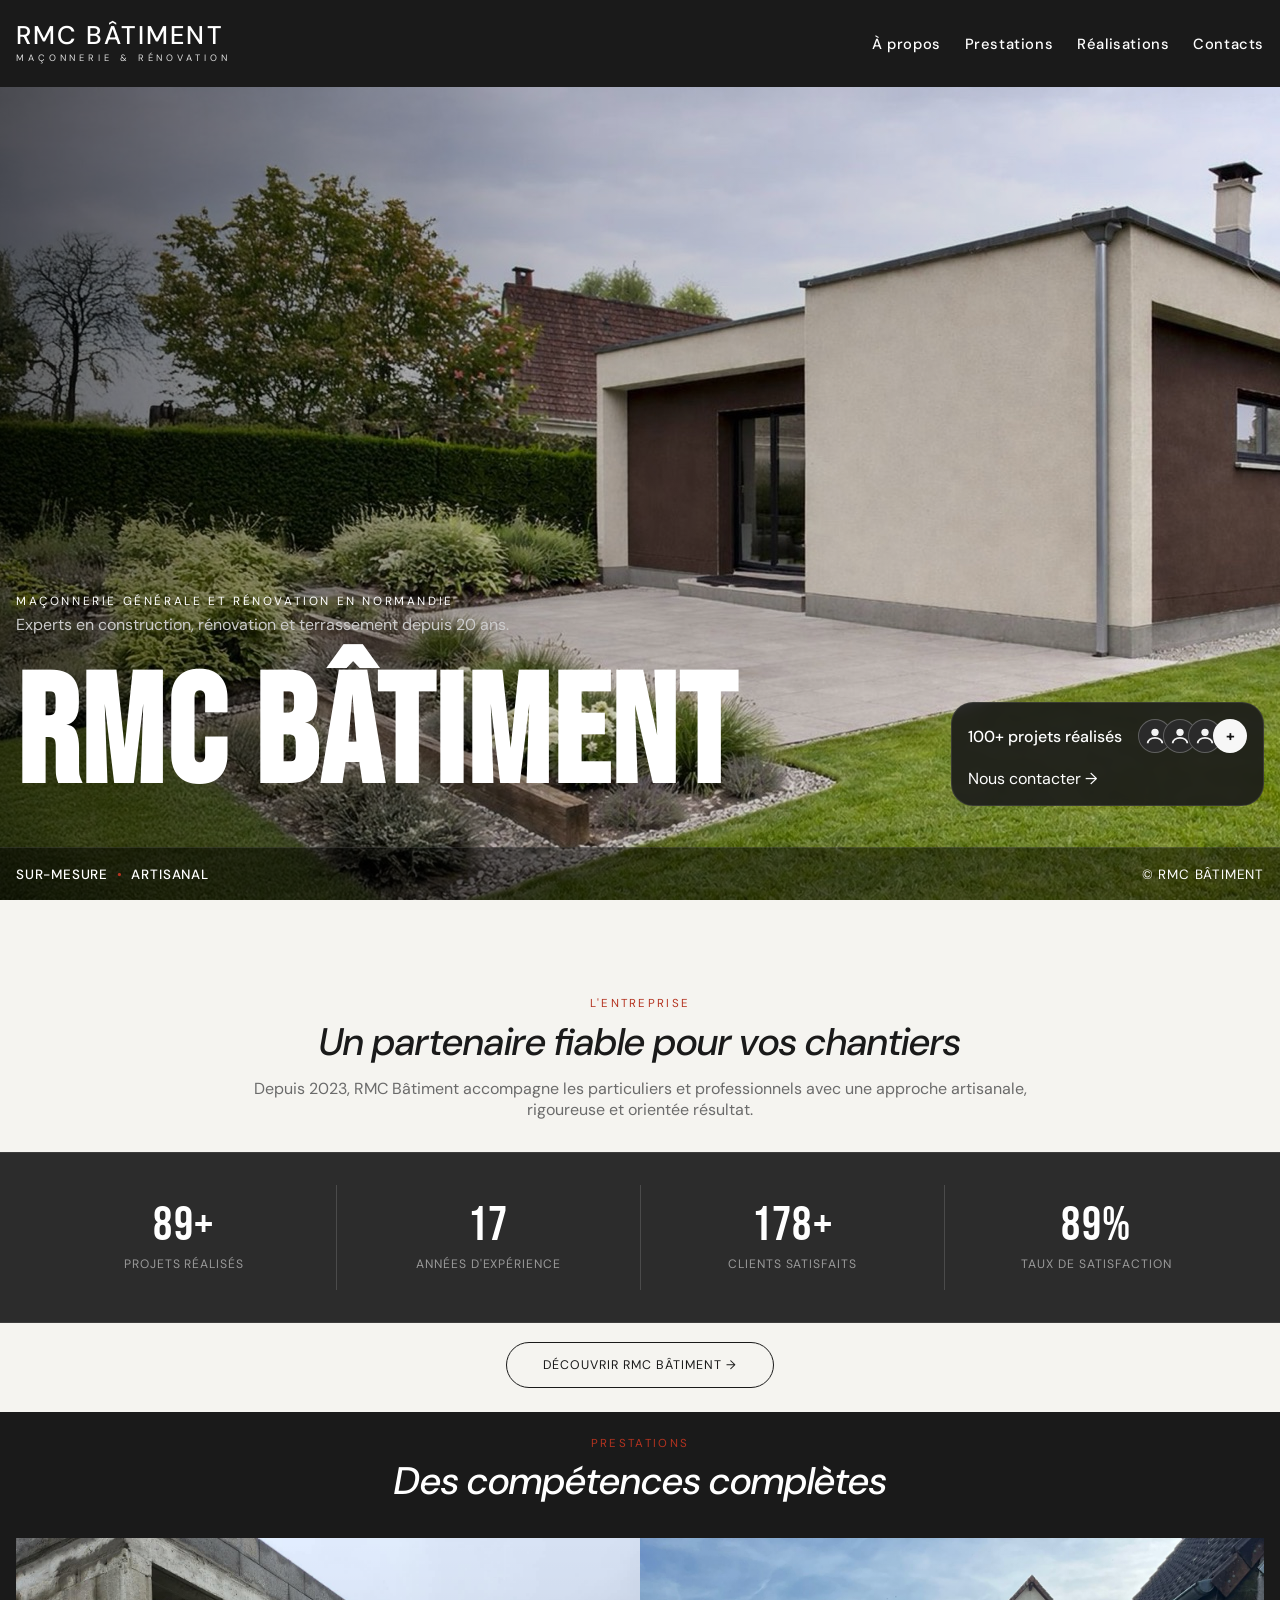
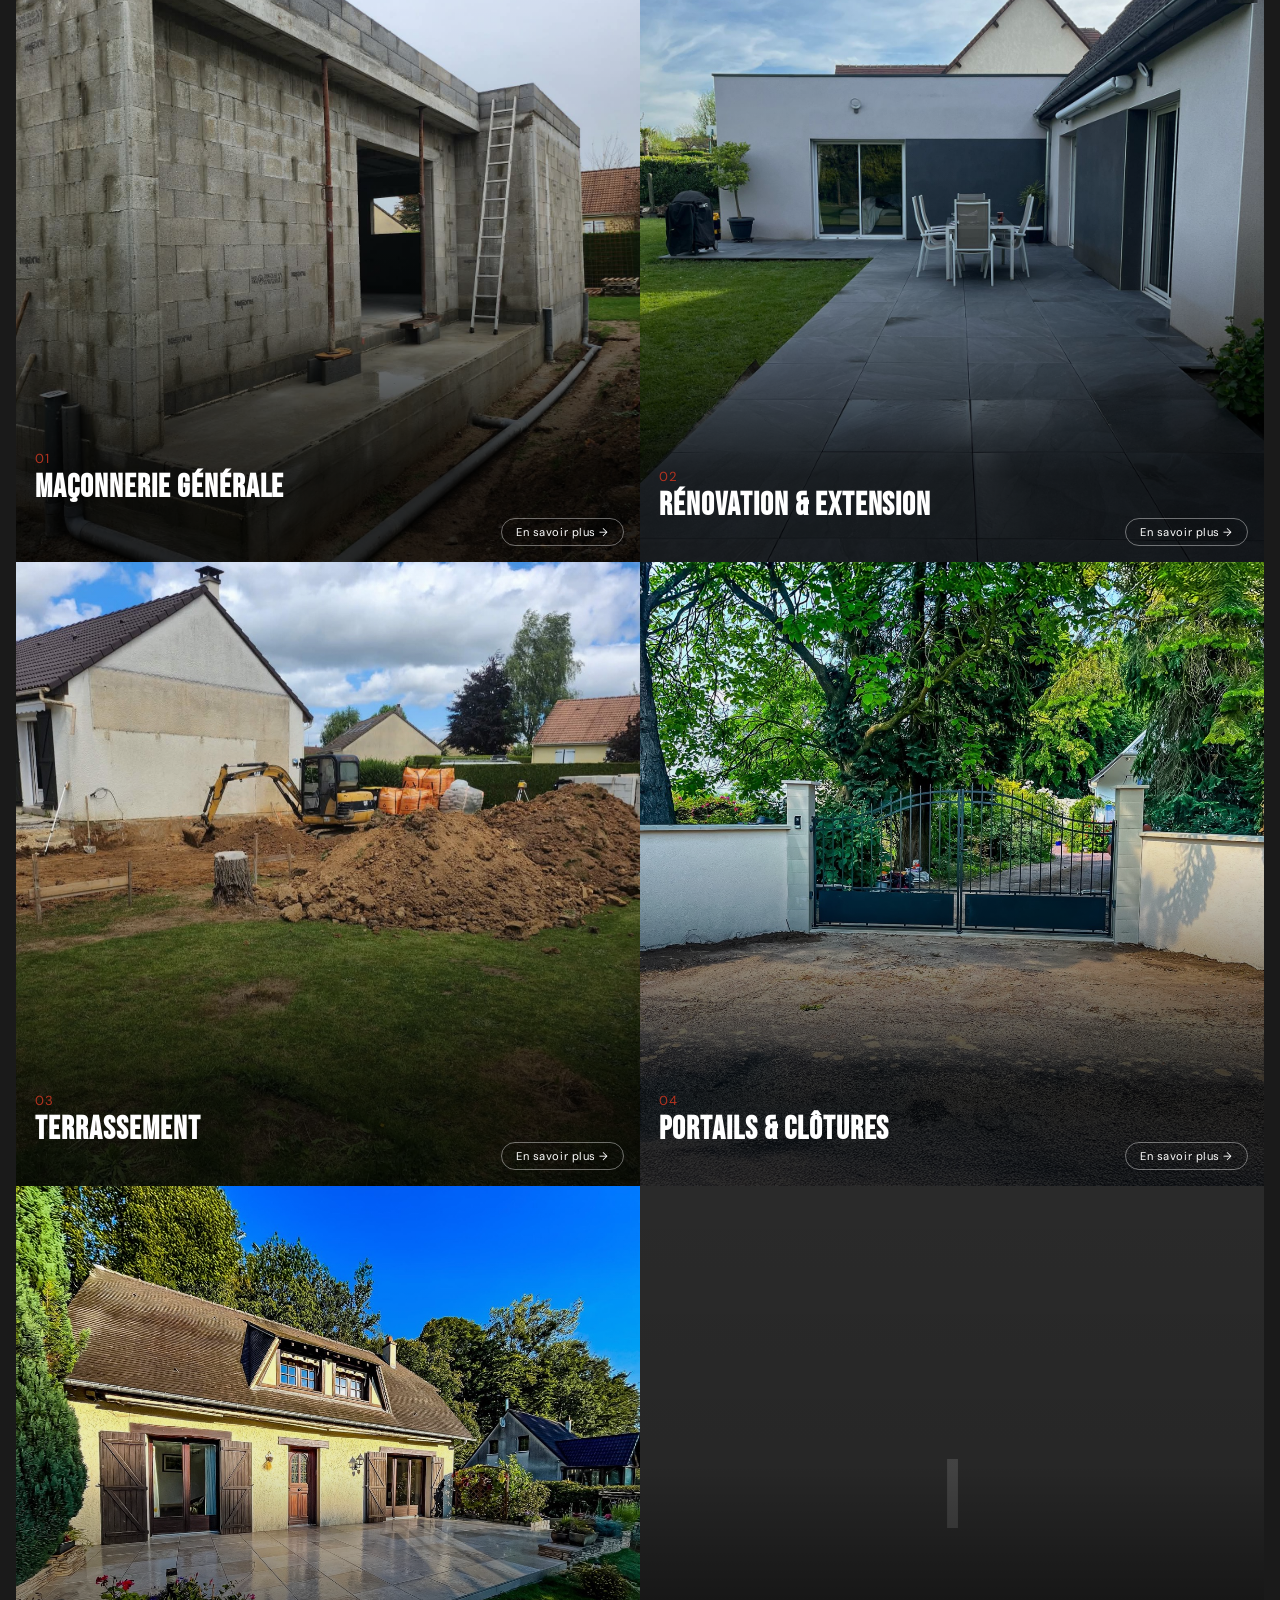
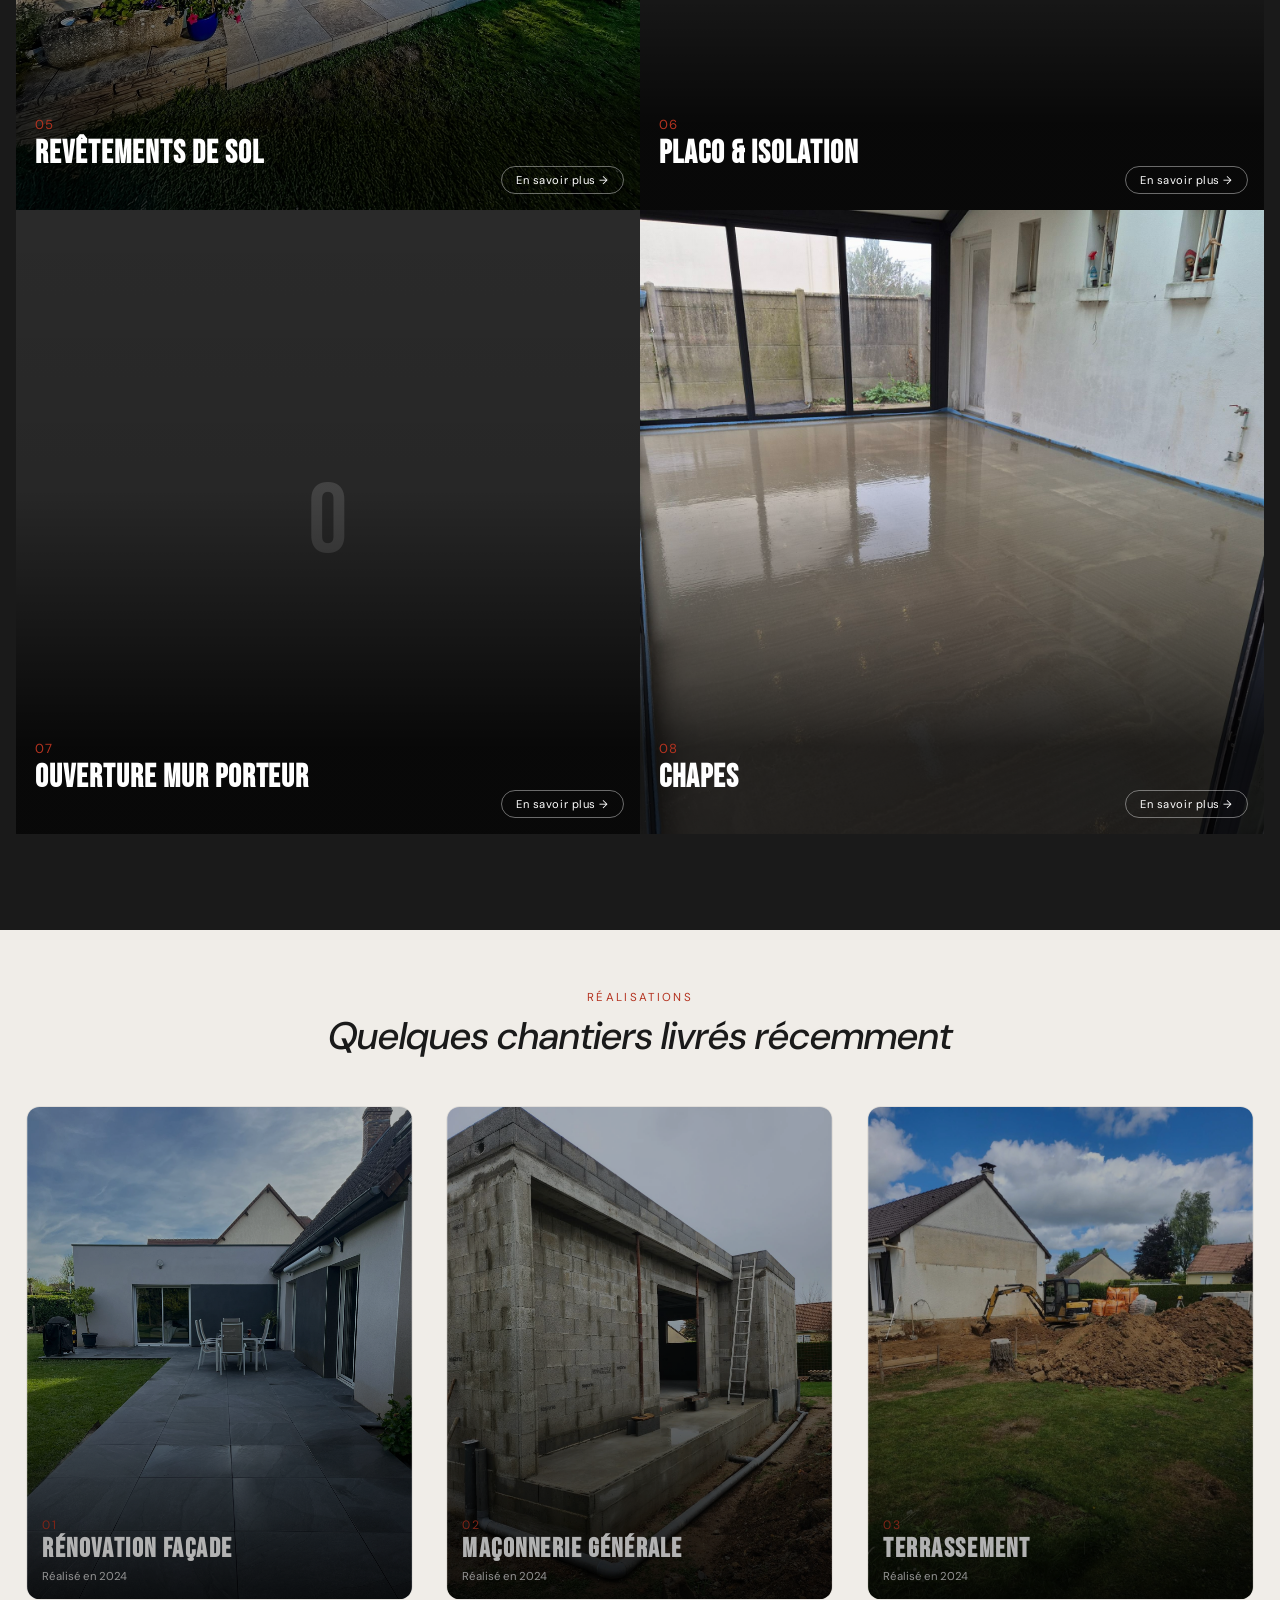
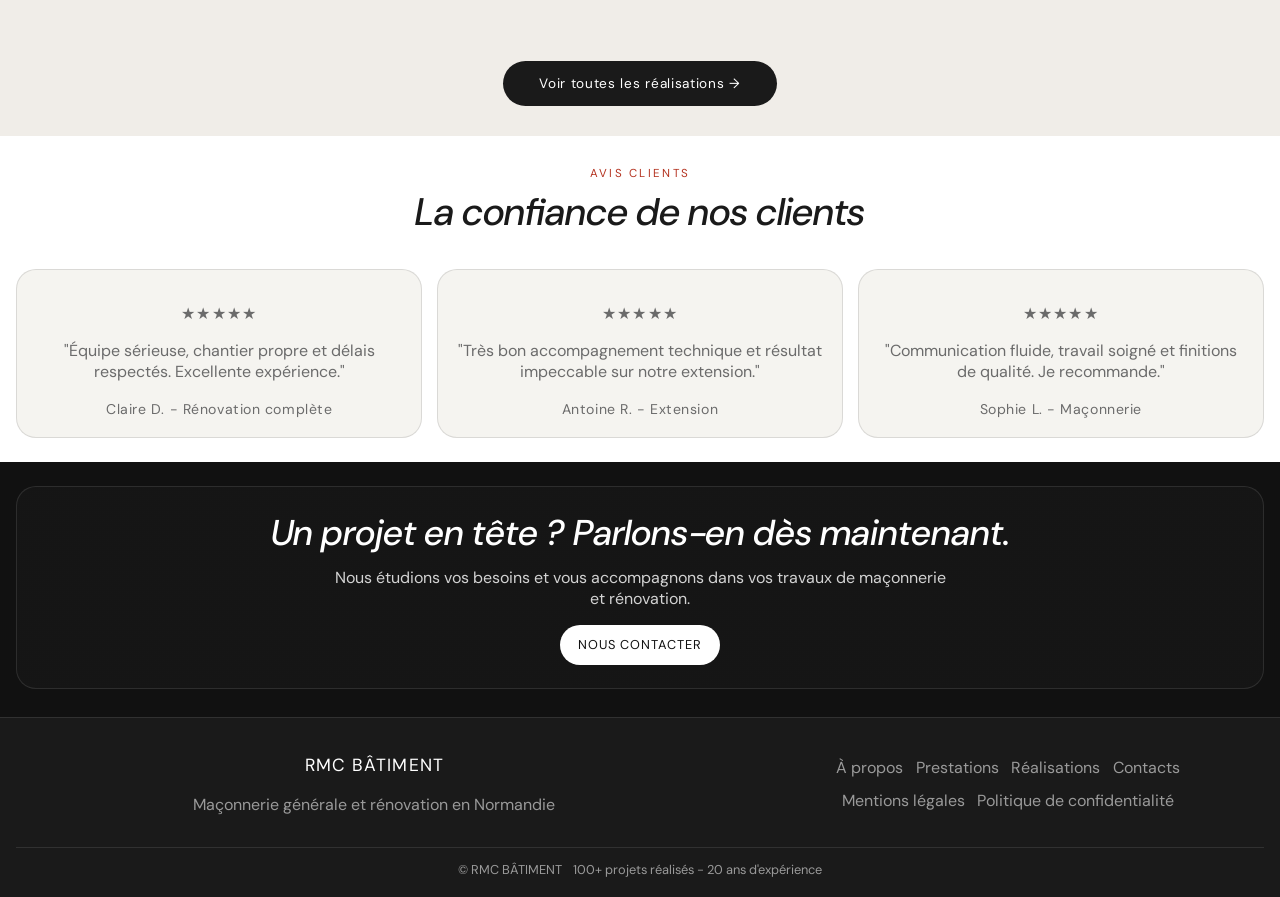
==== index.html @ 4458b5bd "Premier déploiement du site RMC Bâtiment Site vitrine complet : accueil, prestations, réalisations, " ====
<!doctype html>
<html lang="fr">
  <head>
    <meta charset="UTF-8" />
    <meta name="viewport" content="width=device-width, initial-scale=1.0" />
    <title>RMC Bâtiment – Maçonnerie & Rénovation en Normandie</title>
    <meta
      name="description"
      content="RMC Bâtiment, expert en maçonnerie, rénovation, terrassement et construction en Normandie. 20 ans d'expérience."
    />
    <link rel="icon" href="assets/images/favicon-rmc-batiment.ico" />
    <link rel="preconnect" href="https://fonts.googleapis.com" />
    <link rel="preconnect" href="https://fonts.gstatic.com" crossorigin />
    <link
      href="https://fonts.googleapis.com/css2?family=Bebas+Neue&family=DM+Sans:wght@400;500;700&family=Playfair+Display:ital@1&display=swap"
      rel="stylesheet"
    />
    <style>
      :root {
        --bg-dark: #111111;
        --bg-card: #1c1c1c;
        --text-white: #ffffff;
        --text-muted: #9a9a9a;
        --accent: #b43320;
        --border: rgba(255, 255, 255, 0.1);
        --bg-light: #f5f4f0;
        --anthracite: #1a1a1a;
        --concrete: #6b6b6b;
      }

      * {
        box-sizing: border-box;
      }

      html,
      body {
        margin: 0;
        padding: 0;
        background: var(--bg-dark);
        color: var(--text-white);
        font-family: "DM Sans", sans-serif;
        min-height: 100%;
      }

      body {
        cursor: auto;
      }

      a {
        color: inherit;
        text-decoration: none;
      }

      .container {
        width: min(100% - 2rem, 1320px);
        margin-inline: auto;
      }

      .site-header {
        position: fixed;
        inset: 0 0 auto 0;
        z-index: 50;
        background: #1a1a1a;
        border-bottom: 1px solid transparent;
        transition: background 0.35s ease, border-color 0.35s ease, box-shadow 0.35s ease;
      }

      .site-header.scrolled {
        background: #1a1a1a;
        border-color: var(--border);
        box-shadow: 0 10px 30px rgba(0, 0, 0, 0.35);
      }

      .header-inner {
        min-height: 86px;
        display: flex;
        align-items: center;
        justify-content: space-between;
        gap: 1rem;
      }

      .logo-mark {
        display: inline-flex;
        flex-direction: column;
        line-height: 1;
      }

      .logo-mark .logo-text {
        display: inline-flex;
        flex-direction: column;
        line-height: 1;
      }

      .logo-mark .brand {
        font-size: clamp(1.25rem, 2vw, 1.6rem);
        letter-spacing: 0.08em;
        font-weight: 500;
      }

      .logo-mark .tagline {
        margin-top: 0.35rem;
        font-size: 0.58rem;
        letter-spacing: 0.42em;
        text-transform: uppercase;
        opacity: 0.86;
      }

      .main-nav ul {
        display: flex;
        align-items: center;
        gap: 1.5rem;
        margin: 0;
        padding: 0;
        list-style: none;
      }

      .main-nav a {
        position: relative;
        font-size: 0.92rem;
        letter-spacing: 0.04em;
        font-weight: 500;
      }

      .main-nav a::after {
        content: "";
        position: absolute;
        left: 0;
        right: 0;
        bottom: -0.35rem;
        height: 1px;
        background: var(--text-white);
        clip-path: inset(0 100% 0 0);
        transition: clip-path 0.35s ease;
      }

      .main-nav a:hover::after,
      .main-nav a:focus-visible::after {
        clip-path: inset(0 0 0 0);
      }

      .main-nav a:hover {
        color: var(--accent);
      }

      .hero {
        position: relative;
        min-height: 100vh;
        overflow: hidden;
      }

      .hero-sentinel {
        position: absolute;
        top: 0;
        left: 0;
        width: 1px;
        height: 120px;
        pointer-events: none;
      }

      .hero-bg {
        position: absolute;
        inset: 0;
        width: 100%;
        height: 100%;
        object-fit: cover;
        z-index: 0;
      }

      .hero-overlay {
        position: absolute;
        inset: 0;
        background: linear-gradient(90deg, rgba(0, 0, 0, 0.6) 0%, rgba(0, 0, 0, 0.22) 45%, rgba(0, 0, 0, 0.05) 100%);
        z-index: 1;
      }

      .hero-content {
        position: relative;
        z-index: 2;
        min-height: 100vh;
        display: flex;
        flex-direction: column;
        justify-content: flex-end;
        padding: 8.5rem 0 5.9rem;
      }

      .hero-grid {
        display: grid;
        grid-template-columns: 1fr;
        gap: 1.25rem;
        align-items: end;
      }

      .hero-copy {
        transform: none;
      }

      .hero-kicker {
        margin: 0 0 0.55rem;
        text-transform: uppercase;
        letter-spacing: 0.22em;
        font-size: 0.74rem;
      }

      .hero-subtitle {
        margin: -0.2rem 0 2.2rem;
        color: #cbcbcb;
        font-size: 1rem;
        max-width: 56ch;
      }

      .hero-title {
        margin: 0;
        font-family: "Bebas Neue", sans-serif;
        font-size: clamp(5rem, 12vw, 11rem);
        line-height: 0.88;
        letter-spacing: 0.015em;
        transform: translateY(60px);
        opacity: 0;
        transition: transform 0.9s ease-out 0.2s, opacity 0.9s ease-out 0.2s;
        overflow: visible;
      }

      .hero-title span {
        display: inline;
      }

      .cta-card {
        justify-self: end;
        width: min(100%, 360px);
        background: rgba(26, 26, 26, 0.9);
        border: 1px solid var(--border);
        border-radius: 22px;
        padding: 1rem;
        backdrop-filter: blur(4px);
        opacity: 0;
        transform: translateX(28px);
        transition: transform 0.7s ease 0.5s, opacity 0.7s ease 0.5s;
      }

      .stat-line {
        display: flex;
        align-items: center;
        justify-content: space-between;
        gap: 1rem;
        margin-bottom: 0.9rem;
      }

      .stat-line strong {
        font-weight: 500;
      }

      .avatars {
        display: flex;
        align-items: center;
      }

      .avatar {
        width: 34px;
        height: 34px;
        border-radius: 999px;
        border: 1px solid rgba(255, 255, 255, 0.25);
        overflow: hidden;
        display: inline-flex;
        align-items: center;
        justify-content: center;
        background: #2a2a2a;
        margin-left: -9px;
      }

      .avatar:first-child {
        margin-left: 0;
      }

      .avatar svg {
        width: 22px;
        height: 22px;
      }

      .avatar.plus {
        background: #f7f7f7;
        color: #141414;
        font-weight: 700;
        font-size: 0.95rem;
      }

      .card-form {
        margin: 0;
      }

      .card-form button {
        width: 100%;
        border: 0;
        background: #fff;
        color: #111;
        border-radius: 50px;
        padding: 0.86rem 1rem;
        font-size: 0.84rem;
        letter-spacing: 0.08em;
        text-transform: uppercase;
        font-weight: 700;
        cursor: pointer;
        transition: transform 0.2s ease, background 0.2s ease;
      }

      .card-form button:hover,
      .card-form button:focus-visible {
        background: #f2ece7;
        transform: translateY(-1px);
      }

      .bottom-strip {
        position: absolute;
        left: 0;
        right: 0;
        bottom: 0;
        z-index: 4;
        background: rgba(0, 0, 0, 0.48);
        border-top: 1px solid var(--border);
      }

      .bottom-strip-inner {
        min-height: 52px;
        display: flex;
        align-items: center;
        justify-content: space-between;
        gap: 1rem;
        font-size: 0.84rem;
        letter-spacing: 0.06em;
      }

      .bottom-strip strong {
        font-weight: 500;
      }

      .dot {
        margin: 0 0.55rem;
        color: var(--accent);
      }

      .cursor-dot {
        display: none;
      }

      .section {
        padding: 6rem 0;
      }

      .section .container {
        text-align: center;
      }

      .section-header {
        margin-bottom: 2rem;
      }

      .section-tag {
        margin: 0 0 0.35rem;
        font-size: 0.72rem;
        letter-spacing: 0.2em;
        text-transform: uppercase;
        color: #c8c8c8;
      }

      .section-title {
        margin: 0 0 0.7rem;
        font-family: "DM Sans", sans-serif;
        font-style: italic;
        font-size: clamp(1.9rem, 3vw, 2.8rem);
        font-weight: 500;
      }

      .section-intro {
        margin: 0;
        max-width: 66ch;
        margin-inline: auto;
        color: var(--text-muted);
      }

      .about-grid {
        display: grid;
        grid-template-columns: 1fr;
        gap: 1.2rem;
      }

      .about-section {
        background: #f5f4f0;
        color: #1a1a1a;
      }

      .about-section .section-header {
        text-align: center;
      }

      .about-section .section-tag {
        color: #b43320;
      }

      .about-section .section-title {
        color: #1a1a1a;
      }

      .about-section .section-intro {
        color: #6b6b6b;
        max-width: 72ch;
        margin-inline: auto;
      }

      .about-band {
        width: 100vw;
        margin-left: calc(50% - 50vw);
        margin-right: calc(50% - 50vw);
        background: #2c2c2c;
        border-top: 1px solid rgba(255, 255, 255, 0.08);
        border-bottom: 1px solid rgba(255, 255, 255, 0.08);
        padding: 2rem 1rem;
      }

      .about-points {
        width: min(100% - 2rem, 1320px);
        margin-inline: auto;
        display: grid;
        grid-template-columns: repeat(2, minmax(0, 1fr));
        gap: 0;
      }

      .about-point {
        color: #ffffff;
        text-align: center;
        padding: 1.1rem 0.9rem;
      }

      .about-point:nth-child(2n) {
        border-left: 1px solid rgba(255, 255, 255, 0.15);
      }

      .about-point:nth-child(n + 3) {
        border-top: 1px solid rgba(255, 255, 255, 0.15);
      }

      .about-point-value {
        display: block;
        font-family: "Bebas Neue", sans-serif;
        font-size: clamp(2rem, 4vw, 3rem);
        line-height: 1;
        color: #ffffff;
        letter-spacing: 0.03em;
      }

      .about-point-label {
        display: block;
        margin-top: 0.35rem;
        font-size: 0.76rem;
        color: #9a9a9a;
        letter-spacing: 0.08em;
        text-transform: uppercase;
      }

      .about-cta-wrap {
        text-align: center;
        margin-top: 1.2rem;
      }

      .about-section {
        padding-bottom: 1.5rem;
      }

      .about-btn {
        display: inline-flex;
        align-items: center;
        justify-content: center;
        border: 1px solid #1a1a1a;
        background: transparent;
        color: #1a1a1a;
        border-radius: 50px;
        padding: 14px 36px;
        text-transform: uppercase;
        letter-spacing: 0.08em;
        font-size: 0.78rem;
        transition: all 0.3s ease;
      }

      .about-btn:hover,
      .about-btn:focus-visible {
        background: #1a1a1a;
        border-color: #1a1a1a;
        color: #ffffff;
      }

      .about-card,
      .feature-card,
      .testimonial-card,
      .cta-block {
        background: linear-gradient(180deg, rgba(255, 255, 255, 0.04), rgba(255, 255, 255, 0.02));
        border: 1px solid var(--border);
        border-radius: 20px;
      }

      .about-card {
        padding: 1.4rem;
      }

      .about-card p {
        margin: 0;
        color: #d2d2d2;
      }

      .about-card strong {
        color: var(--text-white);
      }

      .pill-list {
        margin-top: 1rem;
        display: flex;
        flex-wrap: wrap;
        gap: 0.45rem;
        justify-content: center;
      }

      .pill {
        border: 1px solid var(--border);
        border-radius: 999px;
        padding: 0.35rem 0.7rem;
        font-size: 0.8rem;
        color: #d6d6d6;
      }

      .btn-outline {
        display: inline-flex;
        margin-top: 1.1rem;
        border: 1px solid #6d6d6d;
        border-radius: 999px;
        padding: 0.62rem 1rem;
        font-size: 0.82rem;
        text-transform: uppercase;
        letter-spacing: 0.09em;
        transition: all 0.2s ease;
      }

      .btn-outline:hover,
      .btn-outline:focus-visible {
        color: var(--accent);
        border-color: var(--accent);
      }

      .about-figure {
        border-radius: 20px;
        overflow: hidden;
        border: 1px solid var(--border);
        min-height: 310px;
      }

      .about-figure img {
        width: 100%;
        height: 100%;
        object-fit: cover;
      }

      .features-grid {
        display: grid;
        grid-template-columns: 1fr;
        gap: 1rem;
      }

      .feature-card {
        padding: 1.2rem;
        transition: transform 0.25s ease, border-color 0.25s ease;
        background: linear-gradient(180deg, rgba(200, 105, 42, 0.12), rgba(255, 255, 255, 0.02));
        text-align: center;
      }

      .feature-card:hover {
        transform: translateY(-3px);
        border-color: rgba(200, 105, 42, 0.55);
      }

      .feature-index {
        display: inline-flex;
        margin-bottom: 0.8rem;
        color: var(--accent);
        font-family: "Bebas Neue", sans-serif;
        letter-spacing: 0.08em;
        font-size: 1.35rem;
      }

      .feature-card h3 {
        margin: 0 0 0.45rem;
        font-size: 1.1rem;
        font-weight: 500;
      }

      .feature-card p {
        margin: 0;
        color: var(--text-muted);
      }

      .works-grid {
        display: flex;
        gap: 0.8rem;
        align-items: stretch;
      }

      .work-item {
        position: relative;
        border-radius: 14px;
        text-decoration: none;
        color: inherit;
        display: block;
        overflow: hidden;
        border: 1px solid rgba(0, 0, 0, 0.08);
        height: 520px;
        flex: 1;
        transform: scale(0.95);
        filter: brightness(0.7);
        transition: all 0.45s cubic-bezier(0.4, 0, 0.2, 1);
      }

      .work-item img {
        width: 100%;
        height: 100%;
        object-fit: cover;
      }

      .work-item::after {
        content: "";
        position: absolute;
        inset: 0;
        background: linear-gradient(transparent 40%, rgba(0, 0, 0, 0.85) 100%);
      }

      .work-meta {
        position: absolute;
        left: 1rem;
        bottom: 1rem;
        z-index: 1;
        text-align: left;
      }

      .work-num {
        display: block;
        color: #b43320;
        font-size: 0.8rem;
        letter-spacing: 0.08em;
        margin-bottom: 0.2rem;
      }

      .work-title {
        margin: 0;
        color: #ffffff;
        font-family: "Bebas Neue", sans-serif;
        font-size: 1.8rem;
        letter-spacing: 0.04em;
        line-height: 1;
      }

      .work-tag {
        display: block;
        margin-top: 0.35rem;
        color: #d3d3d3;
        font-size: 0.75rem;
      }

      .works-grid:hover .work-item {
        flex: 0.7;
        transform: scale(0.95);
        filter: brightness(0.5);
      }

      .works-grid:has(.work-item:hover) .work-item:hover {
        flex: 1.6;
        transform: scale(1);
        filter: brightness(1);
        z-index: 10;
      }

      .works-btn {
        display: inline-flex;
        align-items: center;
        justify-content: center;
        margin-top: 48px;
        background: #1a1a1a;
        color: #ffffff;
        border-radius: 50px;
        padding: 14px 36px;
        font-family: "DM Sans", sans-serif;
        font-size: 0.85rem;
        letter-spacing: 0.05em;
        transition: background 0.3s ease, color 0.3s ease;
      }

      .works-btn:hover,
      .works-btn:focus-visible {
        background: #b43320;
        color: #ffffff;
      }

      .reviews-grid {
        display: grid;
        grid-template-columns: 1fr;
        gap: 0.9rem;
      }

      .testimonial-card {
        padding: 1.1rem;
        text-align: center;
      }

      .stars {
        color: #b43320;
        letter-spacing: 0.08em;
      }

      .testimonial-card p {
        color: #d1d1d1;
      }

      .testimonial-author {
        color: #f0f0f0;
        font-size: 0.88rem;
        letter-spacing: 0.04em;
      }

      .cta-final {
        padding-top: 24px;
        padding-bottom: 28px;
      }

      .cta-block {
        padding: 1.4rem;
        background:
          linear-gradient(rgba(26, 26, 26, 0.55), rgba(26, 26, 26, 0.55)),
          url("assets/images/chantier-construction-rmc-batiment.jpg") center / cover no-repeat;
      }

      .cta-block h2 {
        margin: 0 0 0.65rem;
        font-family: "DM Sans", sans-serif;
        font-style: italic;
        font-weight: 500;
        font-size: clamp(1.7rem, 2.8vw, 2.4rem);
      }

      .cta-block p {
        margin: 0 0 1rem;
        color: #d3d3d3;
        max-width: 56ch;
        margin-inline: auto;
      }

      .cta-actions {
        display: flex;
        flex-wrap: wrap;
        gap: 0.6rem;
        justify-content: center;
      }

      .btn-solid,
      .btn-ghost {
        border-radius: 999px;
        padding: 0.68rem 1.05rem;
        text-transform: uppercase;
        letter-spacing: 0.08em;
        font-size: 0.8rem;
        border: 1px solid transparent;
        transition: all 0.2s ease;
      }

      .btn-solid {
        background: #fff;
        color: #111;
      }

      .btn-solid:hover,
      .btn-solid:focus-visible {
        background: #f2ece7;
      }

      .btn-ghost {
        border-color: #8f8f8f;
      }

      .btn-ghost:hover,
      .btn-ghost:focus-visible {
        border-color: var(--accent);
        color: var(--accent);
      }

      .site-footer {
        border-top: 1px solid var(--border);
        background: #1a1a1a;
        padding: 1.2rem 0 1.2rem;
      }

      section[aria-labelledby="services-title"] {
        background: #1a1a1a;
        padding-top: 1.5rem;
      }

      section[aria-labelledby="works-title"] {
        background: #f0ede8;
        padding-top: 60px;
        padding-bottom: 30px;
      }

      section[aria-labelledby="reviews-title"] {
        background: #ffffff;
        padding-top: 30px;
        padding-bottom: 24px;
      }

      section[aria-labelledby="services-title"] .section-tag,
      section[aria-labelledby="works-title"] .section-tag,
      section[aria-labelledby="reviews-title"] .section-tag {
        color: #b43320;
      }

      section[aria-labelledby="services-title"] .section-title,
      section[aria-labelledby="works-title"] .section-title,
      section[aria-labelledby="reviews-title"] .section-title {
        color: #1a1a1a;
      }

      section[aria-labelledby="services-title"] .section-title {
        color: #ffffff;
      }

      section[aria-labelledby="services-title"] .section-intro {
        color: #9a9a9a;
      }

      section[aria-labelledby="reviews-title"] .testimonial-card {
        border: 1px solid rgba(26, 26, 26, 0.12);
        background: #f5f4f0;
      }

      section[aria-labelledby="reviews-title"] .testimonial-card p,
      section[aria-labelledby="reviews-title"] .testimonial-author {
        color: #6b6b6b;
      }

      .footer-grid {
        display: grid;
        grid-template-columns: 1fr;
        gap: 1.2rem;
        text-align: center;
      }

      .footer-brand {
        font-size: 1.1rem;
        letter-spacing: 0.06em;
      }

      .footer-note,
      .footer-links a,
      .footer-meta {
        color: #9a9a9a;
      }

      .footer-links {
        display: grid;
        gap: 0.8rem;
        justify-content: center;
      }

      .footer-links-row {
        display: flex;
        flex-wrap: wrap;
        gap: 0.8rem;
        justify-content: center;
      }

      .footer-links a:hover {
        color: #ffffff;
      }

      .footer-meta {
        border-top: 1px solid var(--border);
        margin-top: 1rem;
        padding-top: 0.8rem;
        font-size: 0.8rem;
        display: flex;
        justify-content: space-between;
        gap: 0.7rem;
        text-align: center;
      }

      .reveal {
        opacity: 0;
        transform: translateY(26px);
        transition: opacity 0.7s ease, transform 0.7s ease;
      }

      .reveal.in {
        opacity: 1;
        transform: translateY(0);
      }

      body.loaded .hero-title {
        transform: translateY(0);
        opacity: 1;
      }

      body.loaded .cta-card {
        transform: translateX(0);
        opacity: 1;
      }

      @media (max-width: 900px) {
        .header-inner {
          min-height: 80px;
          flex-direction: column;
          justify-content: center;
          align-items: flex-start;
          padding: 0.55rem 0;
        }

        .main-nav ul {
          gap: 0.95rem;
          flex-wrap: wrap;
        }

        .hero-content {
          padding-top: 9rem;
          padding-bottom: 4.5rem;
        }

        .hero-title {
          font-size: clamp(3.5rem, 10vw, 6rem);
        }

        .hero-grid {
          gap: 1rem;
        }

        .hero-copy {
          transform: none;
        }

        .cta-card {
          justify-self: start;
          width: 100%;
          max-width: 430px;
        }

        .bottom-strip-inner {
          flex-direction: column;
          justify-content: center;
          align-items: flex-start;
          padding: 0.5rem 0;
          font-size: 0.74rem;
          gap: 0.3rem;
        }

        .footer-meta {
          flex-direction: column;
          justify-content: center;
          align-items: center;
        }

        .section {
          padding: 4.5rem 0;
        }

        .works-grid {
          display: grid;
          grid-template-columns: repeat(3, minmax(0, 1fr));
          gap: 0.8rem;
        }

        .work-item,
        .works-grid:hover .work-item,
        .works-grid:has(.work-item:hover) .work-item:hover {
          height: 380px;
          flex: initial;
          transform: none;
          filter: none;
        }
      }

      @media (min-width: 901px) {
        .hero-grid {
          grid-template-columns: minmax(0, 1fr) auto;
          align-items: end;
        }

        .about-grid {
          grid-template-columns: 1.05fr 0.95fr;
          align-items: stretch;
        }

        .about-points {
          grid-template-columns: repeat(4, minmax(0, 1fr));
        }

        .about-point:nth-child(n) {
          border-top: 0;
        }

        .about-point:nth-child(n + 2) {
          border-left: 1px solid rgba(255, 255, 255, 0.15);
        }

        .features-grid {
          grid-template-columns: repeat(3, minmax(0, 1fr));
        }

        .reviews-grid {
          grid-template-columns: repeat(3, minmax(0, 1fr));
        }

        .footer-grid {
          grid-template-columns: 1.4fr 1fr;
          align-items: center;
          justify-content: space-between;
        }

        .footer-meta {
          justify-content: center;
        }
      }

      @media (pointer: coarse) {
        body {
          cursor: auto;
        }

        .cursor-dot {
          display: none;
        }
      }

      @media (max-width: 767px) {
        .works-grid {
          grid-template-columns: 1fr;
        }

        .work-item,
        .works-grid:hover .work-item,
        .works-grid:has(.work-item:hover) .work-item:hover {
          height: 280px;
          flex: initial;
          transform: none;
          filter: none;
        }
      }
    </style>
  </head>
  <body>
    <div class="cursor-dot" aria-hidden="true"></div>

    <header class="site-header">
      <div class="container header-inner">
        <a href="index.html" class="logo-mark" aria-label="Accueil RMC Bâtiment">
          <span class="logo-text">
            <span class="brand">RMC BÂTIMENT</span>
            <span class="tagline">MAÇONNERIE & RÉNOVATION</span>
          </span>
        </a>
        <nav class="main-nav" aria-label="Navigation principale">
          <ul>
            <li><a href="a-propos.html">À propos</a></li>
            <li><a href="prestations.html">Prestations</a></li>
            <li><a href="realisations.html">Réalisations</a></li>
            <li><a href="contacts.html">Contacts</a></li>
          </ul>
        </nav>
      </div>
    </header>

    <main>
      <section class="hero" aria-label="RMC Bâtiment, maçonnerie et rénovation">
        <div class="hero-sentinel" aria-hidden="true"></div>
        <img
          class="hero-bg"
          src="assets/images/hero-renovation-maconnerie-rmc-batiment.jpg?v=2"
          alt="Photo de fond de la page d'accueil RMC Bâtiment"
          loading="lazy"
        />
        <div class="hero-overlay" aria-hidden="true"></div>

        <div class="container hero-content">
          <div class="hero-grid">
            <div class="hero-copy">
              <p class="hero-kicker">MAÇONNERIE GÉNÉRALE ET RÉNOVATION EN NORMANDIE</p>
              <p class="hero-subtitle">Experts en construction, rénovation et terrassement depuis 20 ans.</p>
              <h1 class="hero-title">
                <span>RMC BÂTIMENT</span>
              </h1>
            </div>

            <aside class="cta-card" aria-label="Carte contact">
              <div class="stat-line">
                <strong>100+ projets réalisés</strong>
                <div class="avatars" aria-label="Équipe de chantier">
                  <span class="avatar" aria-hidden="true">
                    <svg viewBox="0 0 24 24" fill="none">
                      <circle cx="12" cy="8" r="4" fill="#f4f4f4"></circle>
                      <path d="M4 20c0-3.5 3.6-6 8-6s8 2.5 8 6" stroke="#f4f4f4" stroke-width="2"></path>
                    </svg>
                  </span>
                  <span class="avatar" aria-hidden="true">
                    <svg viewBox="0 0 24 24" fill="none">
                      <circle cx="12" cy="8" r="4" fill="#f4f4f4"></circle>
                      <path d="M4 20c0-3.5 3.6-6 8-6s8 2.5 8 6" stroke="#f4f4f4" stroke-width="2"></path>
                    </svg>
                  </span>
                  <span class="avatar" aria-hidden="true">
                    <svg viewBox="0 0 24 24" fill="none">
                      <circle cx="12" cy="8" r="4" fill="#f4f4f4"></circle>
                      <path d="M4 20c0-3.5 3.6-6 8-6s8 2.5 8 6" stroke="#f4f4f4" stroke-width="2"></path>
                    </svg>
                  </span>
                  <span class="avatar plus" aria-hidden="true">+</span>
                </div>
              </div>

              <a class="card-form-btn" href="contacts.html">Nous contacter →</a>
            </aside>
          </div>
        </div>

        <div class="bottom-strip">
          <div class="container bottom-strip-inner">
            <div><strong>SUR-MESURE</strong><span class="dot">•</span><strong>ARTISANAL</strong></div>
            <div>© RMC BÂTIMENT</div>
          </div>
        </div>
      </section>

      <section class="section about-section reveal" aria-labelledby="about-title">
        <div class="container">
          <header class="section-header">
            <p class="section-tag">L'entreprise</p>
            <h2 class="section-title" id="about-title">Un partenaire fiable pour vos chantiers</h2>
            <p class="section-intro">
              Depuis 2023, RMC Bâtiment accompagne les particuliers et professionnels avec une
              approche artisanale, rigoureuse et orientée résultat.
            </p>
          </header>
          <div class="about-band">
            <div class="about-points">
              <div class="about-point">
                <span class="about-point-value" data-count="100" data-suffix="+">0</span>
                <span class="about-point-label">Projets réalisés</span>
              </div>
              <div class="about-point">
                <span class="about-point-value" data-count="20">0</span>
                <span class="about-point-label">Années d'expérience</span>
              </div>
              <div class="about-point">
                <span class="about-point-value" data-count="200" data-suffix="+">0</span>
                <span class="about-point-label">Clients satisfaits</span>
              </div>
              <div class="about-point">
                <span class="about-point-value" data-count="100" data-suffix="%">0</span>
                <span class="about-point-label">Taux de satisfaction</span>
              </div>
            </div>
          </div>
          <div class="about-cta-wrap">
            <a href="a-propos.html" class="about-btn">Découvrir RMC Bâtiment →</a>
          </div>
        </div>
      </section>

      <section class="section reveal" aria-labelledby="services-title">
        <div class="container">
          <header class="section-header">
            <p class="section-tag">Prestations</p>
            <h2 class="section-title" id="services-title">Des compétences complètes</h2>
          </header>
          <style>
            .services-apple-grid {
              display: grid;
              grid-template-columns: repeat(2, minmax(0, 1fr));
              gap: 0;
              text-align: left;
            }

            .service-tile {
              position: relative;
              aspect-ratio: 1 / 1;
              display: block;
              overflow: hidden;
              background: #2a2a2a;
              border: 0;
            }

            .service-tile::before {
              content: attr(data-initial);
              position: absolute;
              inset: 0;
              display: grid;
              place-items: center;
              font-family: "Bebas Neue", sans-serif;
              font-size: clamp(4rem, 8vw, 6.2rem);
              color: rgba(255, 255, 255, 0.14);
              z-index: 0;
            }

            .service-tile img {
              position: absolute;
              inset: 0;
              width: 100%;
              height: 100%;
              object-fit: cover;
              z-index: 1;
              transition: transform 0.5s ease;
            }

            .service-tile.is-missing img {
              display: none;
            }

            .service-tile::after {
              content: "";
              position: absolute;
              inset: 0;
              background: linear-gradient(to top, rgba(0, 0, 0, 0.8) 14%, rgba(0, 0, 0, 0.08) 55%, rgba(0, 0, 0, 0) 100%);
              z-index: 2;
            }

            .service-tile-content {
              position: absolute;
              left: 1.2rem;
              right: 1rem;
              bottom: 1rem;
              z-index: 3;
              padding-right: 7.4rem;
            }

            .service-num {
              display: block;
              color: #b43320;
              font-size: 0.82rem;
              letter-spacing: 0.08em;
              margin-bottom: 0.3rem;
            }

            .service-title {
              margin: 0;
              font-family: "Bebas Neue", sans-serif;
              color: #fff;
              font-size: 2rem;
              line-height: 1;
              letter-spacing: 0.03em;
            }

            .service-desc {
              margin: 0.4rem 0 0;
              color: #cccccc;
              font-size: 0.9rem;
              opacity: 0;
              transform: translateY(8px);
              transition: opacity 0.35s ease, transform 0.35s ease;
            }

            .service-more {
              position: absolute;
              right: 1rem;
              bottom: 1rem;
              z-index: 4;
              display: inline-flex;
              align-items: center;
              justify-content: center;
              border: 1px solid rgba(255, 255, 255, 0.4);
              background: transparent;
              color: #ffffff;
              font-size: 0.7rem;
              padding: 6px 14px;
              border-radius: 50px;
              font-family: "DM Sans", sans-serif;
              letter-spacing: 0.05em;
              transition: background 0.2s ease, color 0.2s ease;
            }

            .service-more:hover,
            .service-more:focus-visible {
              background: #ffffff;
              color: #1a1a1a;
            }

            .service-tile:hover img,
            .service-tile:focus-visible img {
              transform: scale(1.04);
            }

            .service-tile:hover .service-desc,
            .service-tile:focus-visible .service-desc {
              opacity: 1;
              transform: translateY(0);
            }

            .service-tile:hover,
            .service-tile:focus-visible {
              box-shadow: inset 4px 0 0 #b43320;
            }

            @media (max-width: 1024px) {
              .service-tile {
                aspect-ratio: 1 / 0.92;
              }
            }

            @media (max-width: 767px) {
              .services-apple-grid {
                grid-template-columns: 1fr;
              }

              .service-tile {
                aspect-ratio: 4 / 3;
              }
            }
          </style>

          <div class="services-apple-grid">
            <a class="service-tile" href="prestations.html#maconnerie-generale" data-initial="M">
              <img src="assets/images/prestation-maconnerie-renovation.jpg?v=2" alt="Maçonnerie générale" loading="lazy" onerror="this.parentElement.classList.add('is-missing')" />
              <div class="service-tile-content">
                <span class="service-num">01</span>
                <h3 class="service-title">Maçonnerie générale</h3>
                <p class="service-desc">Construction, réparation et rénovation de structures en pierre et béton.</p>
              </div>
              <span class="service-more">En savoir plus →</span>
            </a>
            <a class="service-tile" href="prestations.html#renovation-extension" data-initial="R">
              <img src="assets/images/prestation-renovation-extension.jpg?v=2" alt="Rénovation et extension" loading="lazy" onerror="this.parentElement.classList.add('is-missing')" />
              <div class="service-tile-content">
                <span class="service-num">02</span>
                <h3 class="service-title">Rénovation & extension</h3>
                <p class="service-desc">Transformation complète ou agrandissement de votre habitat.</p>
              </div>
              <span class="service-more">En savoir plus →</span>
            </a>
            <a class="service-tile" href="prestations.html#terrassement" data-initial="T">
              <img src="assets/images/prestation-terrassement.jpg?v=4" alt="Terrassement" loading="lazy" onerror="this.parentElement.classList.add('is-missing')" />
              <div class="service-tile-content">
                <span class="service-num">03</span>
                <h3 class="service-title">Terrassement</h3>
                <p class="service-desc">Préparation et nivellement du terrain avant construction.</p>
              </div>
              <span class="service-more">En savoir plus →</span>
            </a>
            <a class="service-tile" href="prestations.html#portails-clotures" data-initial="P">
              <img src="assets/images/prestation-portail-cloture.jpg?v=2" alt="Portails et clôtures" loading="lazy" onerror="this.parentElement.classList.add('is-missing')" />
              <div class="service-tile-content">
                <span class="service-num">04</span>
                <h3 class="service-title">Portails & clôtures</h3>
                <p class="service-desc">Pose de portails, longrines et murs de clôture sur mesure.</p>
              </div>
              <span class="service-more">En savoir plus →</span>
            </a>
            <a class="service-tile" href="prestations.html#revetements-sol" data-initial="R">
              <img src="assets/images/prestation-revetement-sol.jpg?v=2" alt="Revêtements de sol" loading="lazy" onerror="this.parentElement.classList.add('is-missing')" />
              <div class="service-tile-content">
                <span class="service-num">05</span>
                <h3 class="service-title">Revêtements de sol</h3>
                <p class="service-desc">Carrelage, dallage et finitions intérieures et extérieures.</p>
              </div>
              <span class="service-more">En savoir plus →</span>
            </a>
            <a class="service-tile" href="prestations.html#isolation-enduits" data-initial="I">
              <img src="assets/images/prestation-isolation-enduits.jpg" alt="Isolation et enduits" loading="lazy" onerror="this.parentElement.classList.add('is-missing')" />
              <div class="service-tile-content">
                <span class="service-num">06</span>
                <h3 class="service-title">Placo & Isolation</h3>
                <p class="service-desc">Isolation thermique, enduits de façade et joints de pierre.</p>
              </div>
              <span class="service-more">En savoir plus →</span>
            </a>
            <a class="service-tile" href="prestations.html#ouverture-mur-porteur" data-initial="O">
              <img src="assets/images/prestation-ouverture-mur-porteur.jpg" alt="Ouverture mur porteur" loading="lazy" onerror="this.parentElement.classList.add('is-missing')" />
              <div class="service-tile-content">
                <span class="service-num">07</span>
                <h3 class="service-title">Ouverture mur porteur</h3>
                <p class="service-desc">Création d'ouvertures avec pose de poutres et IPN.</p>
              </div>
              <span class="service-more">En savoir plus →</span>
            </a>
            <a class="service-tile" href="prestations.html#chape-plancher-chauffant" data-initial="C">
              <img src="assets/images/prestation-chape-plancher-chauffant.jpg?v=2" alt="Chape et plancher chauffant" loading="lazy" onerror="this.parentElement.classList.add('is-missing')" />
              <div class="service-tile-content">
                <span class="service-num">08</span>
                <h3 class="service-title">Chapes</h3>
                <p class="service-desc">Chape liquide et dalle béton</p>
              </div>
              <span class="service-more">En savoir plus →</span>
            </a>
          </div>
        </div>
      </section>

      <section class="section reveal" aria-labelledby="works-title">
        <div class="container">
          <header class="section-header">
            <p class="section-tag">Réalisations</p>
            <h2 class="section-title" id="works-title">Quelques chantiers livrés récemment</h2>
          </header>
          <div class="works-grid">
            <a href="realisations.html" class="work-item">
              <img src="assets/images/prestation-renovation-extension.jpg?v=2" alt="Rénovation et extension" loading="lazy" />
              <div class="work-meta">
                <span class="work-num">01</span>
                <h3 class="work-title">RÉNOVATION FAÇADE</h3>
                <span class="work-tag">Réalisé en 2024</span>
              </div>
            </a>
            <a href="realisations.html" class="work-item">
              <img src="assets/images/prestation-maconnerie-renovation.jpg?v=2" alt="Maçonnerie générale" loading="lazy" />
              <div class="work-meta">
                <span class="work-num">02</span>
                <h3 class="work-title">MAÇONNERIE GÉNÉRALE</h3>
                <span class="work-tag">Réalisé en 2024</span>
              </div>
            </a>
            <a href="realisations.html" class="work-item">
              <img src="assets/images/prestation-terrassement.jpg?v=4" alt="Terrassement" loading="lazy" />
              <div class="work-meta">
                <span class="work-num">03</span>
                <h3 class="work-title">TERRASSEMENT</h3>
                <span class="work-tag">Réalisé en 2024</span>
              </div>
            </a>
          </div>
          <a href="realisations.html" class="works-btn">Voir toutes les réalisations →</a>
        </div>
      </section>

      <section class="section reveal" aria-labelledby="reviews-title">
        <div class="container">
          <header class="section-header">
            <p class="section-tag">Avis clients</p>
            <h2 class="section-title" id="reviews-title">La confiance de nos clients</h2>
          </header>
          <div class="reviews-grid">
            <article class="testimonial-card">
              <p class="stars">★★★★★</p>
              <p>"Équipe sérieuse, chantier propre et délais respectés. Excellente expérience."</p>
              <span class="testimonial-author">Claire D. - Rénovation complète</span>
            </article>
            <article class="testimonial-card">
              <p class="stars">★★★★★</p>
              <p>"Très bon accompagnement technique et résultat impeccable sur notre extension."</p>
              <span class="testimonial-author">Antoine R. - Extension</span>
            </article>
            <article class="testimonial-card">
              <p class="stars">★★★★★</p>
              <p>"Communication fluide, travail soigné et finitions de qualité. Je recommande."</p>
              <span class="testimonial-author">Sophie L. - Maçonnerie</span>
            </article>
          </div>
        </div>
      </section>

      <section class="section cta-final reveal" aria-labelledby="cta-title">
        <div class="container">
          <div class="cta-block">
            <h2 id="cta-title">Un projet en tête ? Parlons-en dès maintenant.</h2>
            <p>
              Nous étudions vos besoins et vous accompagnons dans vos
              travaux de maçonnerie et rénovation.
            </p>
            <div class="cta-actions">
              <a class="btn-solid" href="contacts.html">Nous contacter</a>
            </div>
          </div>
        </div>
      </section>
    </main>

    <footer class="site-footer">
      <div class="container">
        <div class="footer-grid">
          <div>
            <p class="footer-brand">RMC BÂTIMENT</p>
            <p class="footer-note">Maçonnerie générale et rénovation en Normandie</p>
          </div>
          <nav class="footer-links" aria-label="Liens footer">
            <div class="footer-links-row">
              <a href="a-propos.html">À propos</a>
              <a href="prestations.html">Prestations</a>
              <a href="realisations.html">Réalisations</a>
              <a href="contacts.html">Contacts</a>
            </div>
            <div class="footer-links-row">
              <a href="mentions-legales.html">Mentions légales</a>
              <a href="politique-confidentialite.html">Politique de confidentialité</a>
            </div>
          </nav>
        </div>
        <div class="footer-meta">
          <span>© RMC BÂTIMENT</span>
          <span>100+ projets réalisés - 20 ans d'expérience</span>
        </div>
      </div>
    </footer>

    <script>
      document.addEventListener("DOMContentLoaded", function () {
        requestAnimationFrame(function () {
          document.body.classList.add("loaded");
        });

        var header = document.querySelector(".site-header");
        var sentinel = document.querySelector(".hero-sentinel");
        if (header && sentinel && "IntersectionObserver" in window) {
          var observer = new IntersectionObserver(
            function (entries) {
              entries.forEach(function (entry) {
                header.classList.toggle("scrolled", !entry.isIntersecting);
              });
            },
            { threshold: 0 }
          );
          observer.observe(sentinel);
        }

        var cursor = document.querySelector(".cursor-dot");
        if (cursor) {
          window.addEventListener("mousemove", function (event) {
            cursor.style.left = event.clientX + "px";
            cursor.style.top = event.clientY + "px";
          });
        }

        var revealItems = document.querySelectorAll(".reveal");
        if ("IntersectionObserver" in window && revealItems.length) {
          var revealObserver = new IntersectionObserver(
            function (entries, obs) {
              entries.forEach(function (entry) {
                if (entry.isIntersecting) {
                  entry.target.classList.add("in");
                  obs.unobserve(entry.target);
                }
              });
            },
            { threshold: 0.14 }
          );
          revealItems.forEach(function (item) {
            revealObserver.observe(item);
          });
        } else {
          revealItems.forEach(function (item) {
            item.classList.add("in");
          });
        }

        var statValues = document.querySelectorAll(".about-point-value[data-count]");
        var statsBand = document.querySelector(".about-band");
        var statsStarted = false;

        function animateStats() {
          if (statsStarted || !statValues.length) return;
          statsStarted = true;

          statValues.forEach(function (el) {
            var target = parseInt(el.getAttribute("data-count"), 10) || 0;
            var suffix = el.getAttribute("data-suffix") || "";
            var duration = 1400;
            var startTime = null;

            function step(timestamp) {
              if (!startTime) startTime = timestamp;
              var progress = Math.min((timestamp - startTime) / duration, 1);
              var value = Math.floor(progress * target);
              el.textContent = value + suffix;
              if (progress < 1) {
                requestAnimationFrame(step);
              } else {
                el.textContent = target + suffix;
              }
            }

            requestAnimationFrame(step);
          });
        }

        if ("IntersectionObserver" in window && statsBand) {
          var statsObserver = new IntersectionObserver(
            function (entries, obs) {
              entries.forEach(function (entry) {
                if (entry.isIntersecting) {
                  animateStats();
                  obs.unobserve(entry.target);
                }
              });
            },
            { threshold: 0.35 }
          );
          statsObserver.observe(statsBand);
        } else {
          animateStats();
        }
      });
    </script>
  </body>
</html>
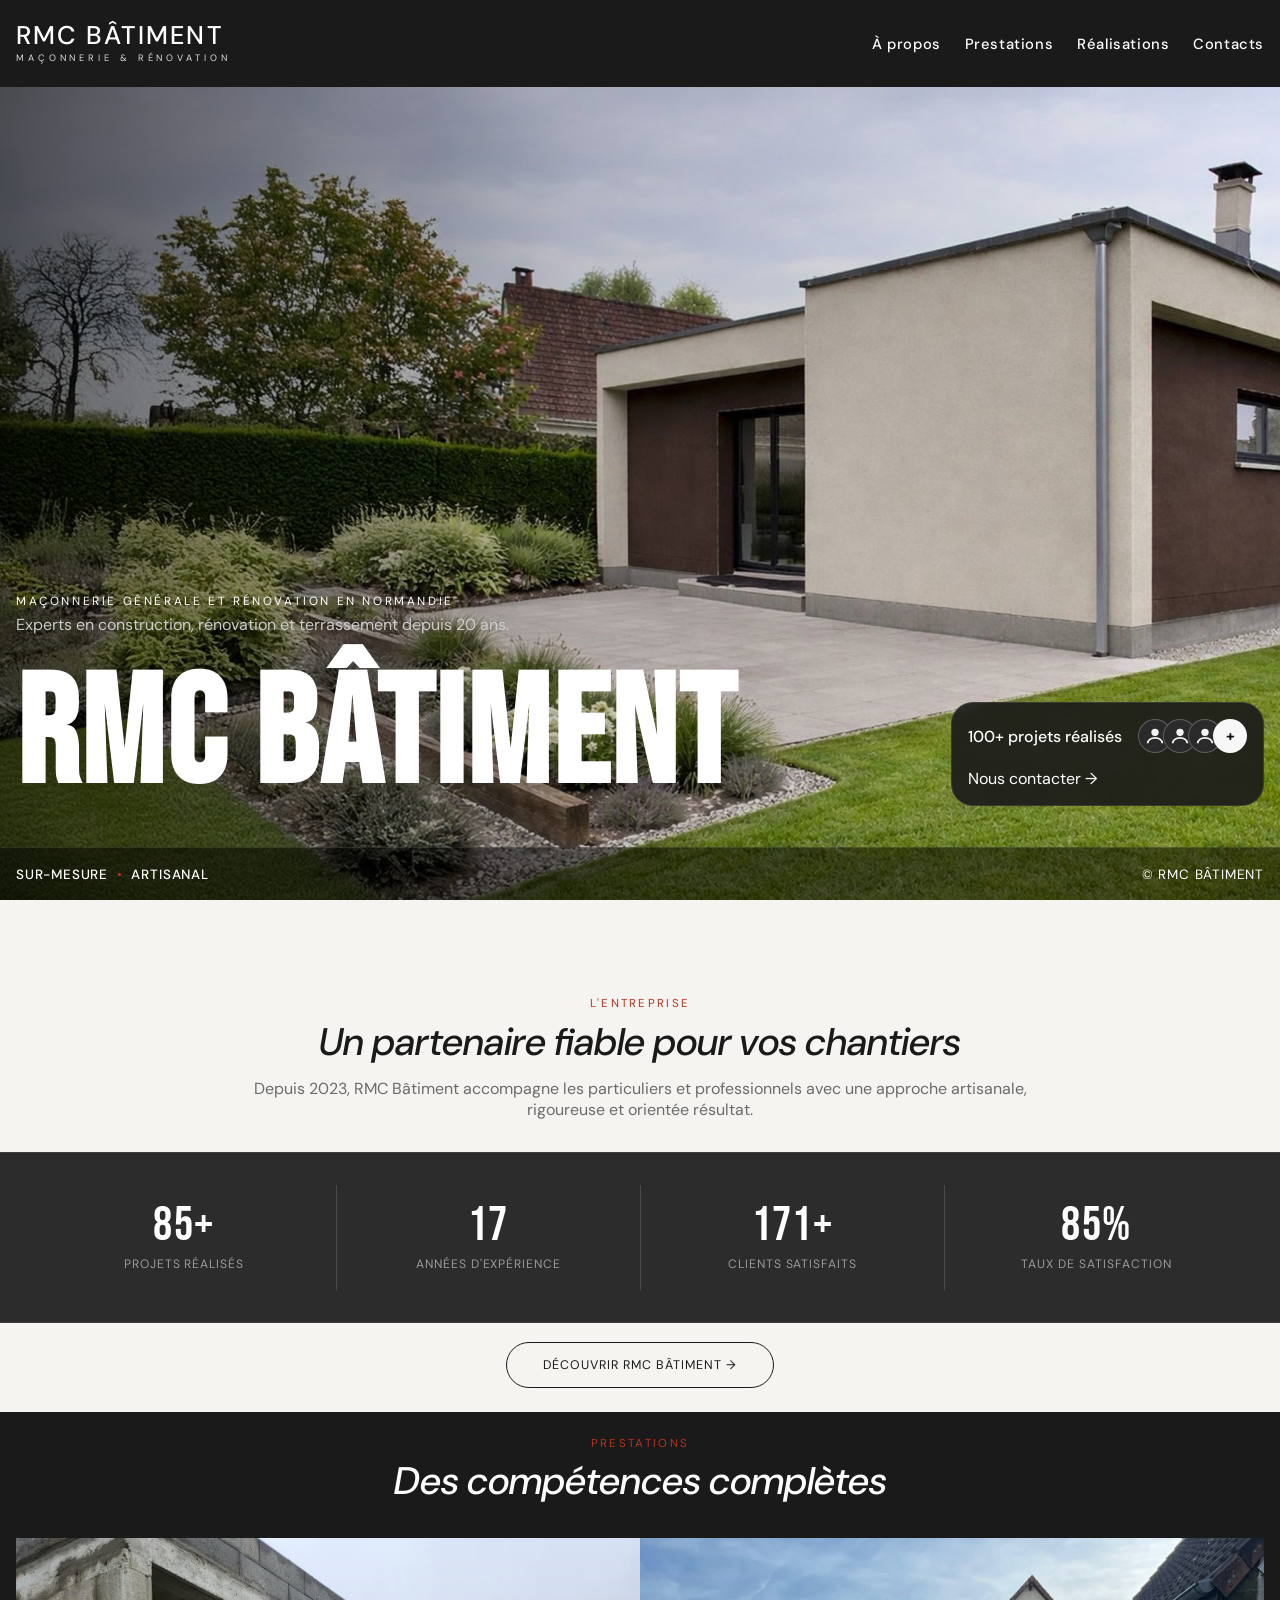
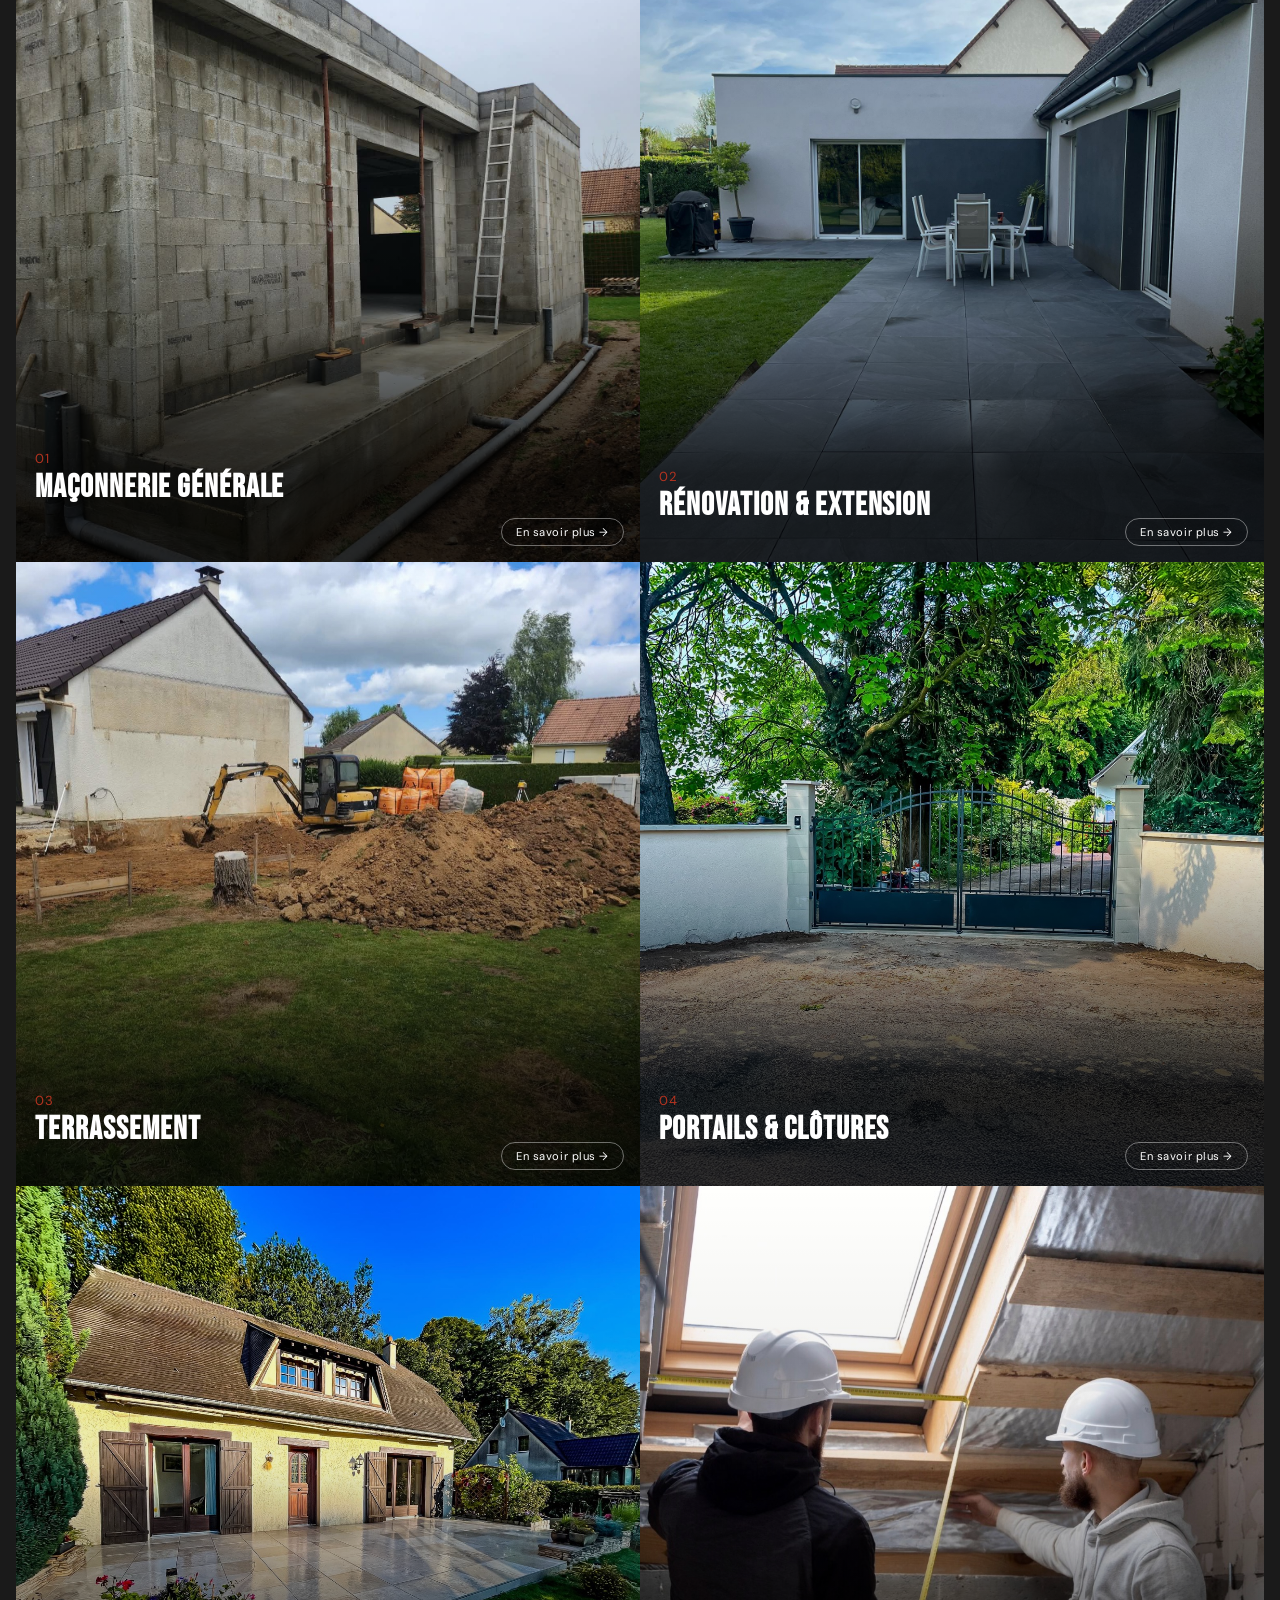
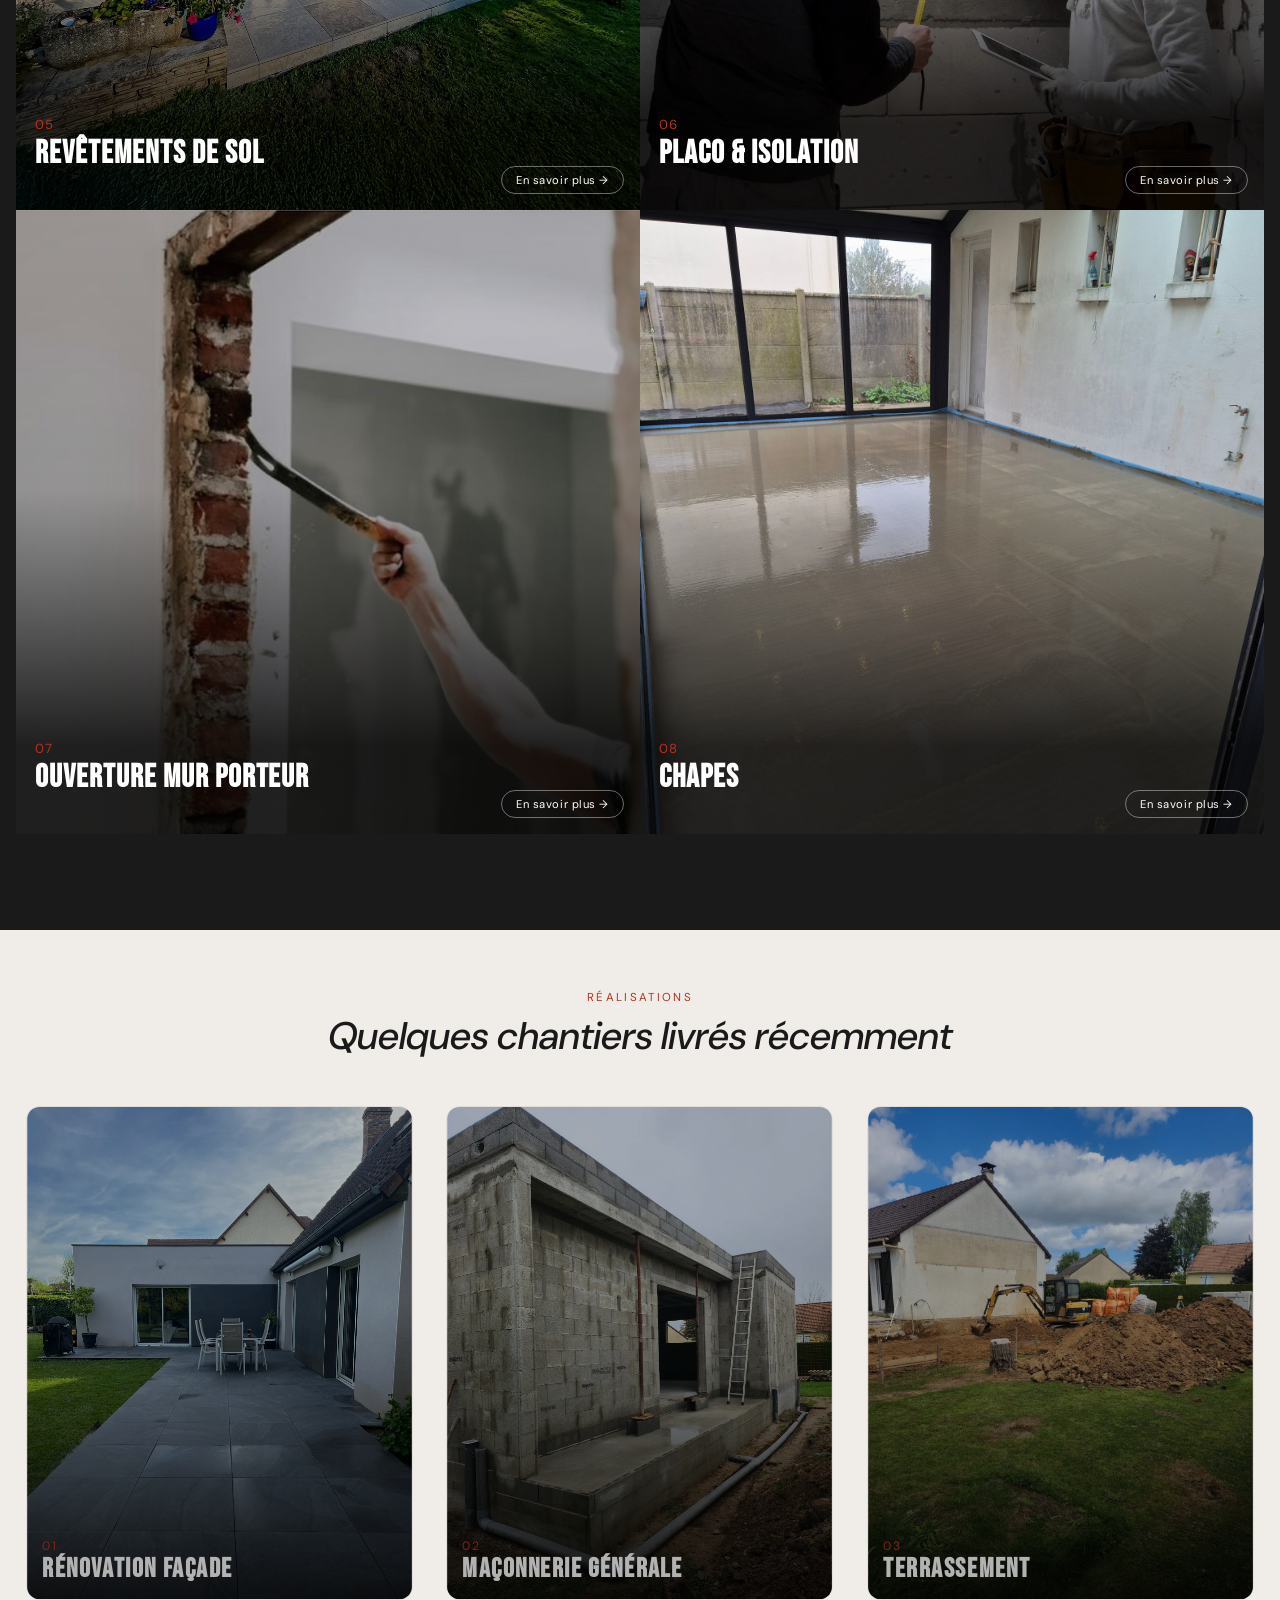
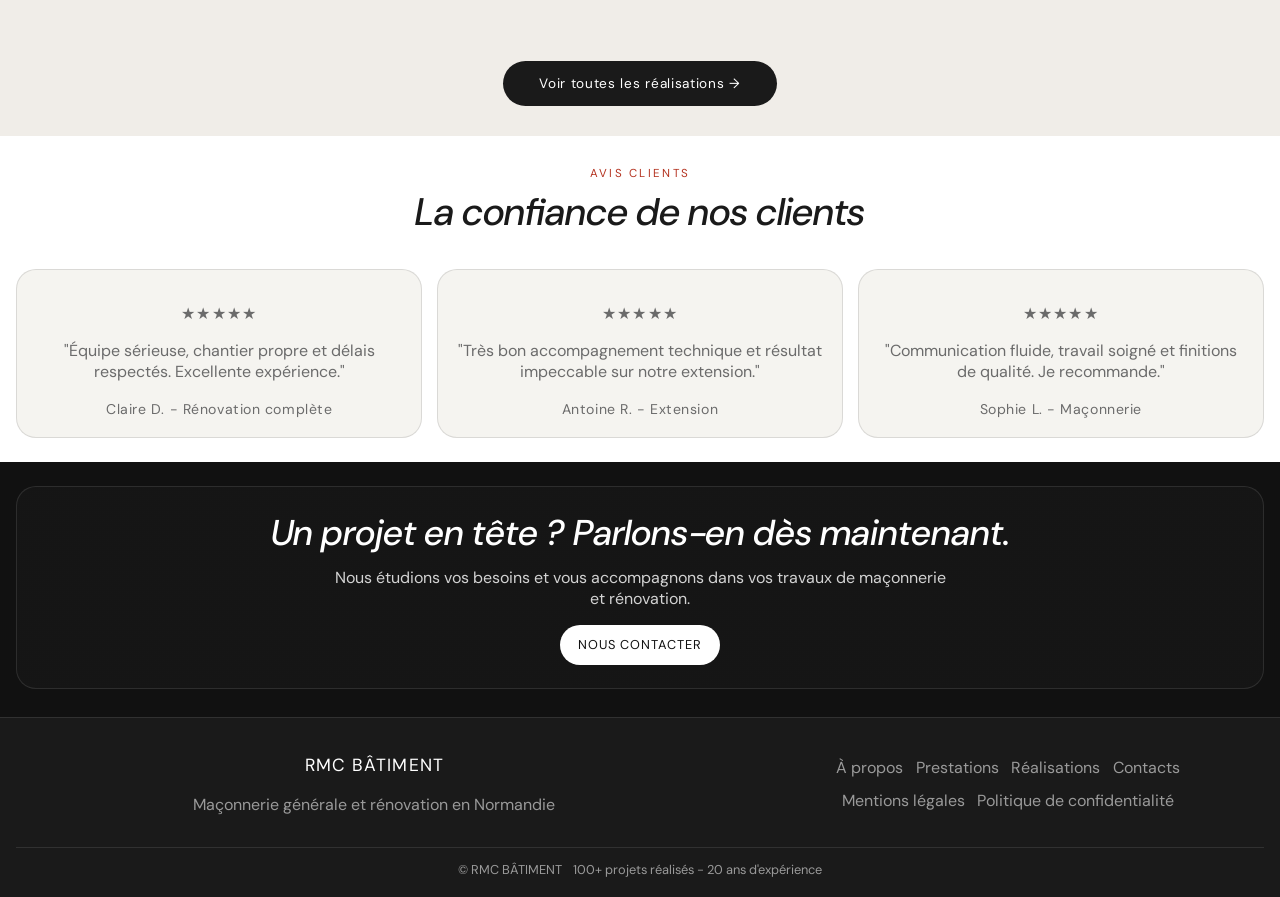
==== commit 1788bec0: "Supprimer les dates sur les vignettes réalisations de l'accueil Made-with: Cursor" ====
--- a/index.html
+++ b/index.html
@@ -1401,7 +1401,6 @@
               <div class="work-meta">
                 <span class="work-num">01</span>
                 <h3 class="work-title">RÉNOVATION FAÇADE</h3>
-                <span class="work-tag">Réalisé en 2024</span>
               </div>
             </a>
             <a href="realisations.html" class="work-item">
@@ -1409,7 +1408,6 @@
               <div class="work-meta">
                 <span class="work-num">02</span>
                 <h3 class="work-title">MAÇONNERIE GÉNÉRALE</h3>
-                <span class="work-tag">Réalisé en 2024</span>
               </div>
             </a>
             <a href="realisations.html" class="work-item">
@@ -1417,7 +1415,6 @@
               <div class="work-meta">
                 <span class="work-num">03</span>
                 <h3 class="work-title">TERRASSEMENT</h3>
-                <span class="work-tag">Réalisé en 2024</span>
               </div>
             </a>
           </div>
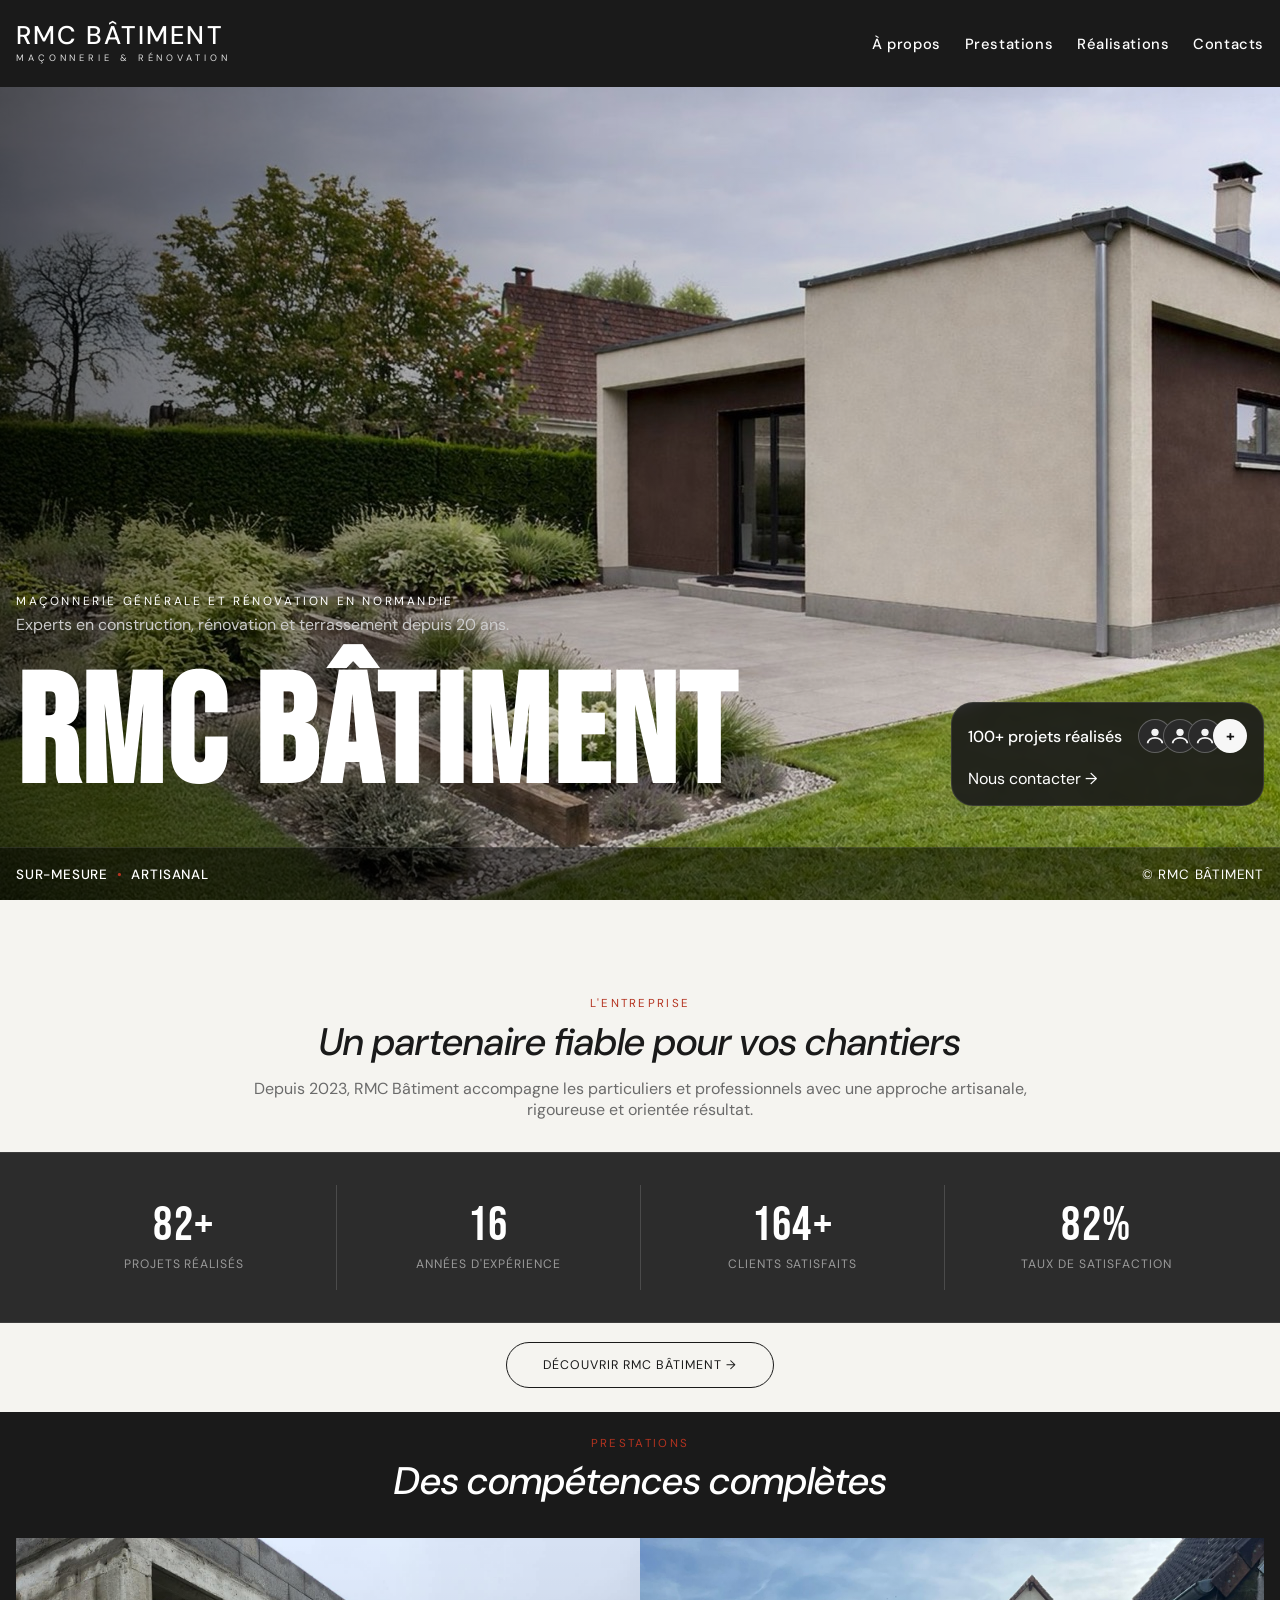
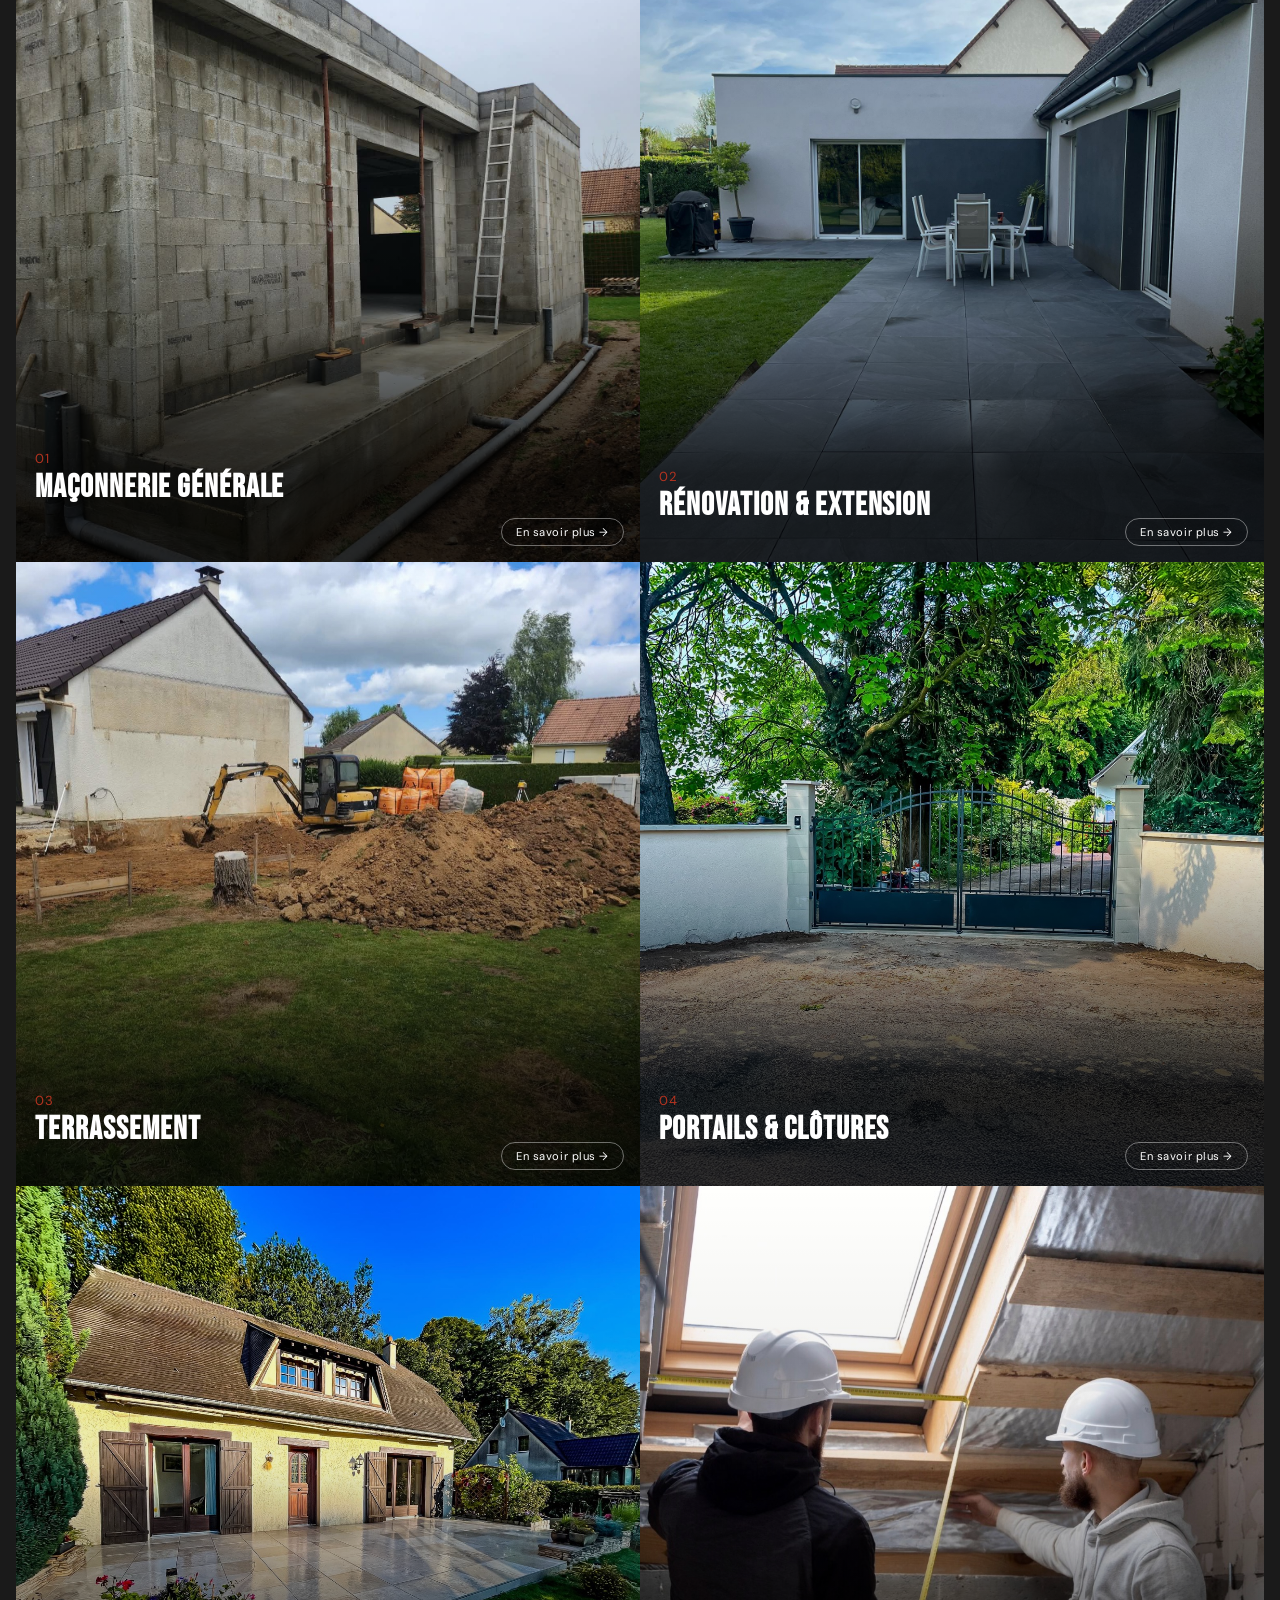
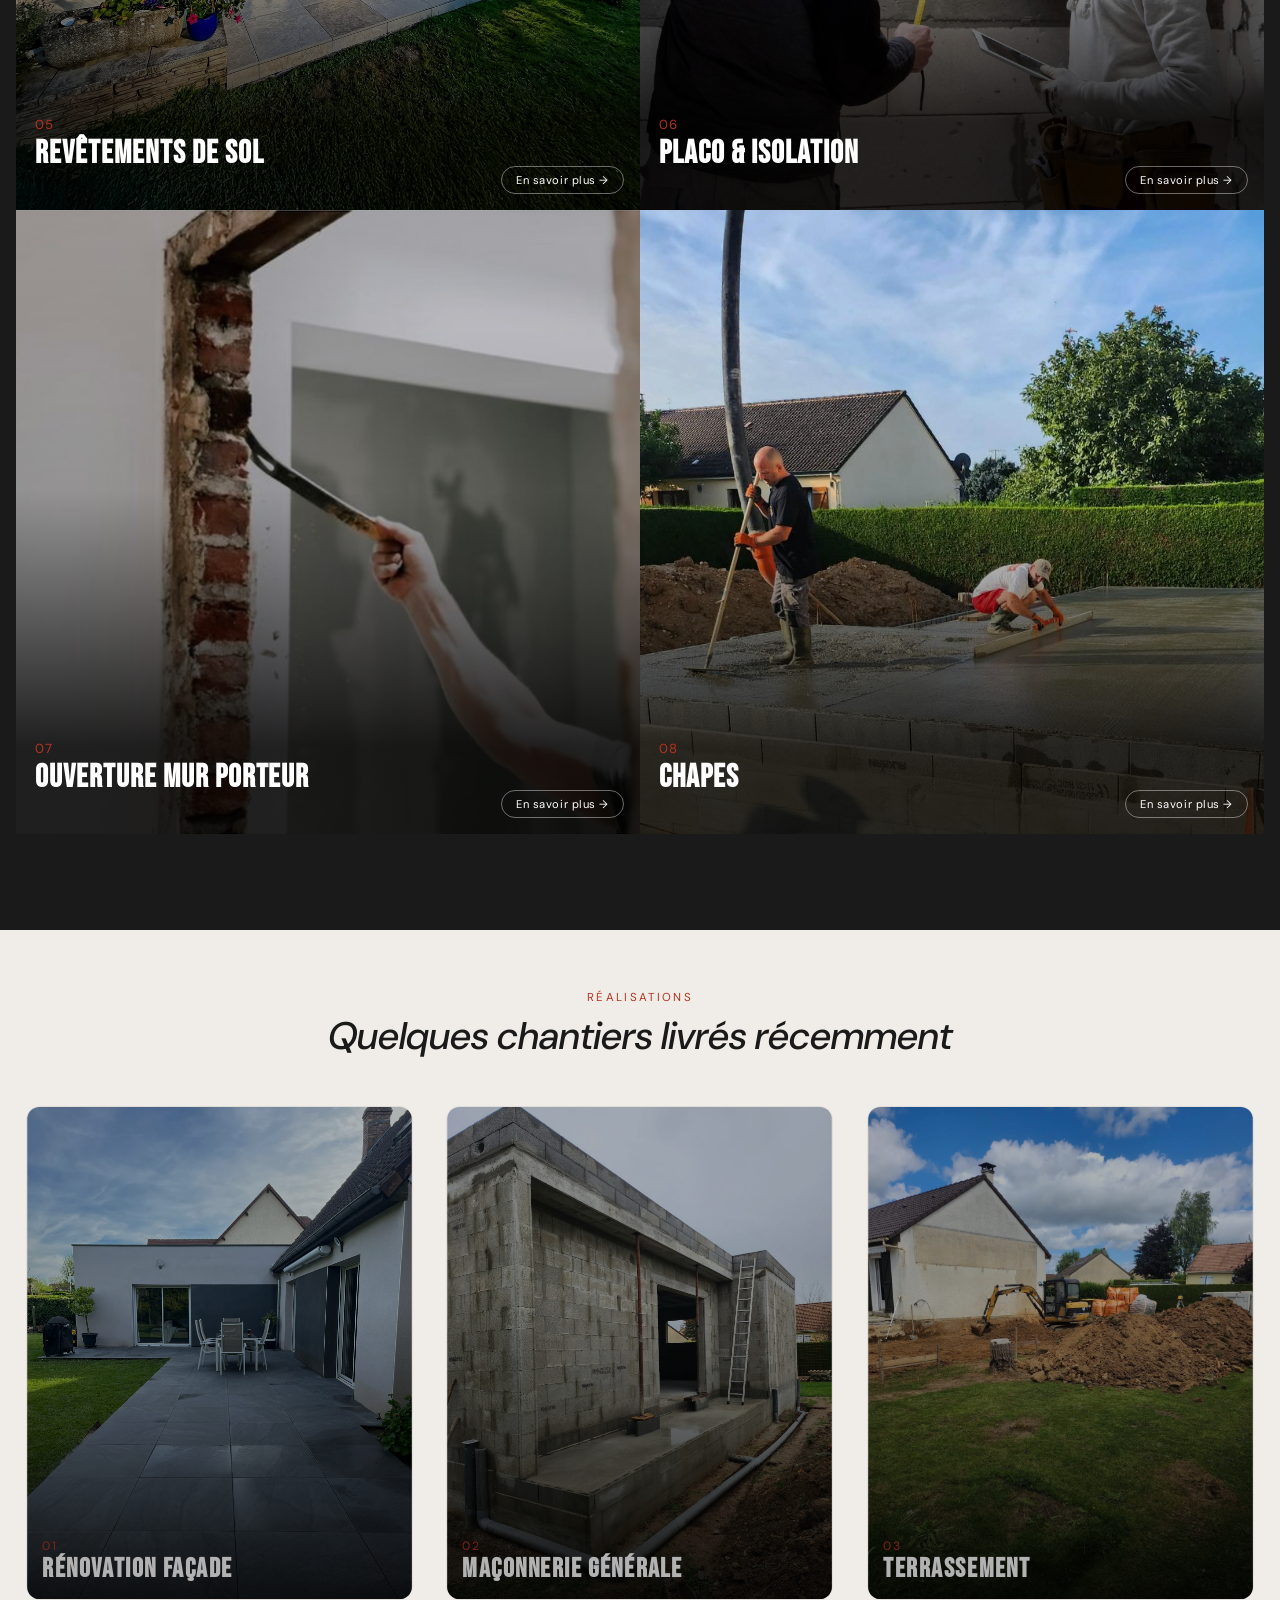
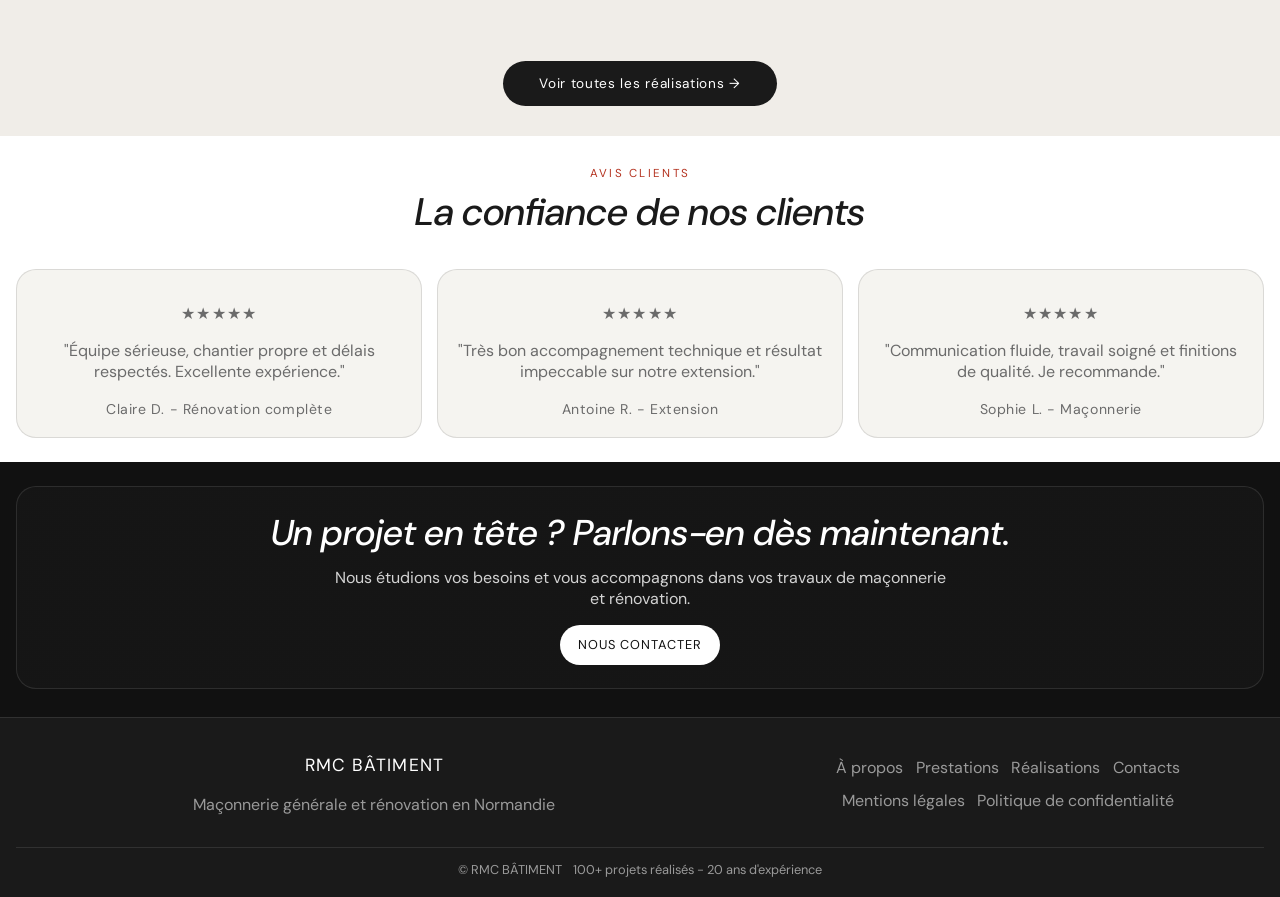
==== commit 34e4d823: "Ajout photos chape liquide/dalle béton, nouvelles photos maçonnerie et rénovation - Ajout catégorie " ====
--- a/index.html
+++ b/index.html
@@ -1377,7 +1377,7 @@
               <span class="service-more">En savoir plus →</span>
             </a>
             <a class="service-tile" href="prestations.html#chape-plancher-chauffant" data-initial="C">
-              <img src="assets/images/prestation-chape-plancher-chauffant.jpg?v=2" alt="Chape et plancher chauffant" loading="lazy" onerror="this.parentElement.classList.add('is-missing')" />
+              <img src="assets/images/prestation-chape-plancher-chauffant.jpg?v=3" alt="Chape et plancher chauffant" loading="lazy" onerror="this.parentElement.classList.add('is-missing')" />
               <div class="service-tile-content">
                 <span class="service-num">08</span>
                 <h3 class="service-title">Chapes</h3>
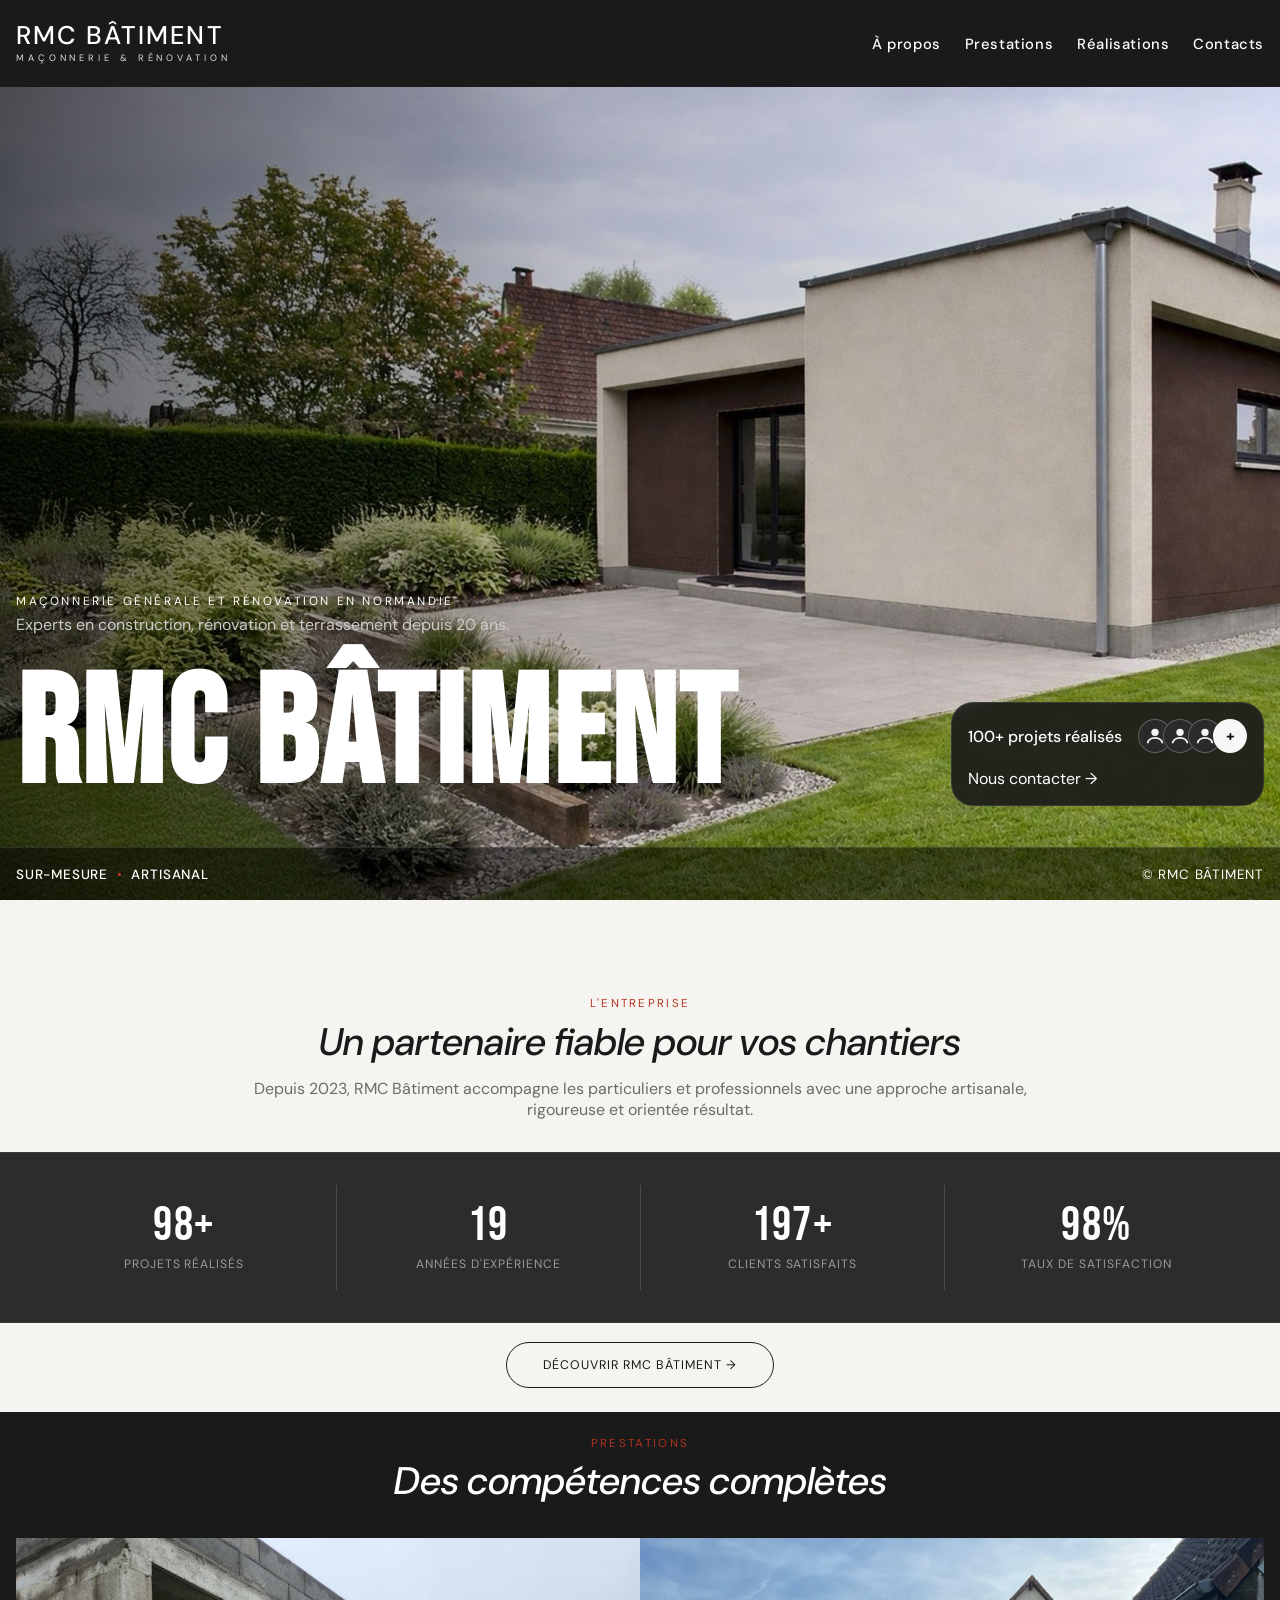
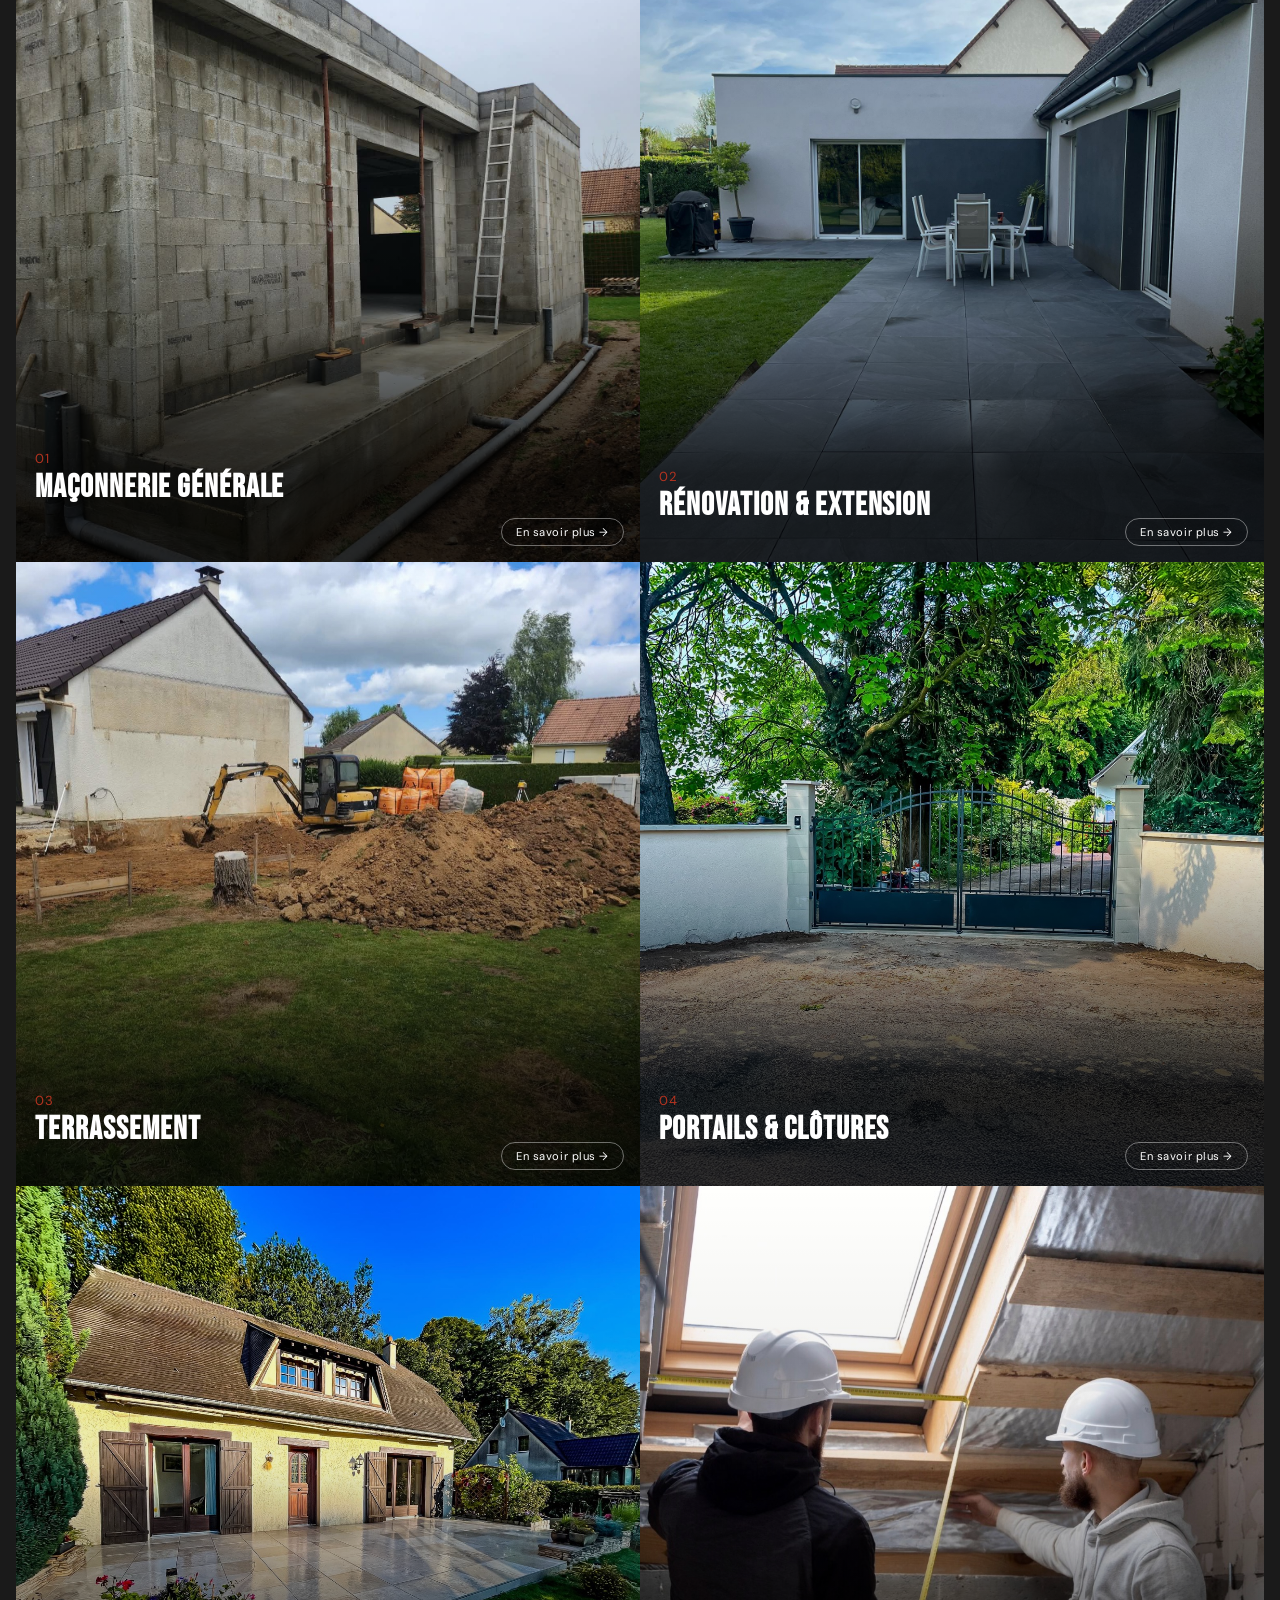
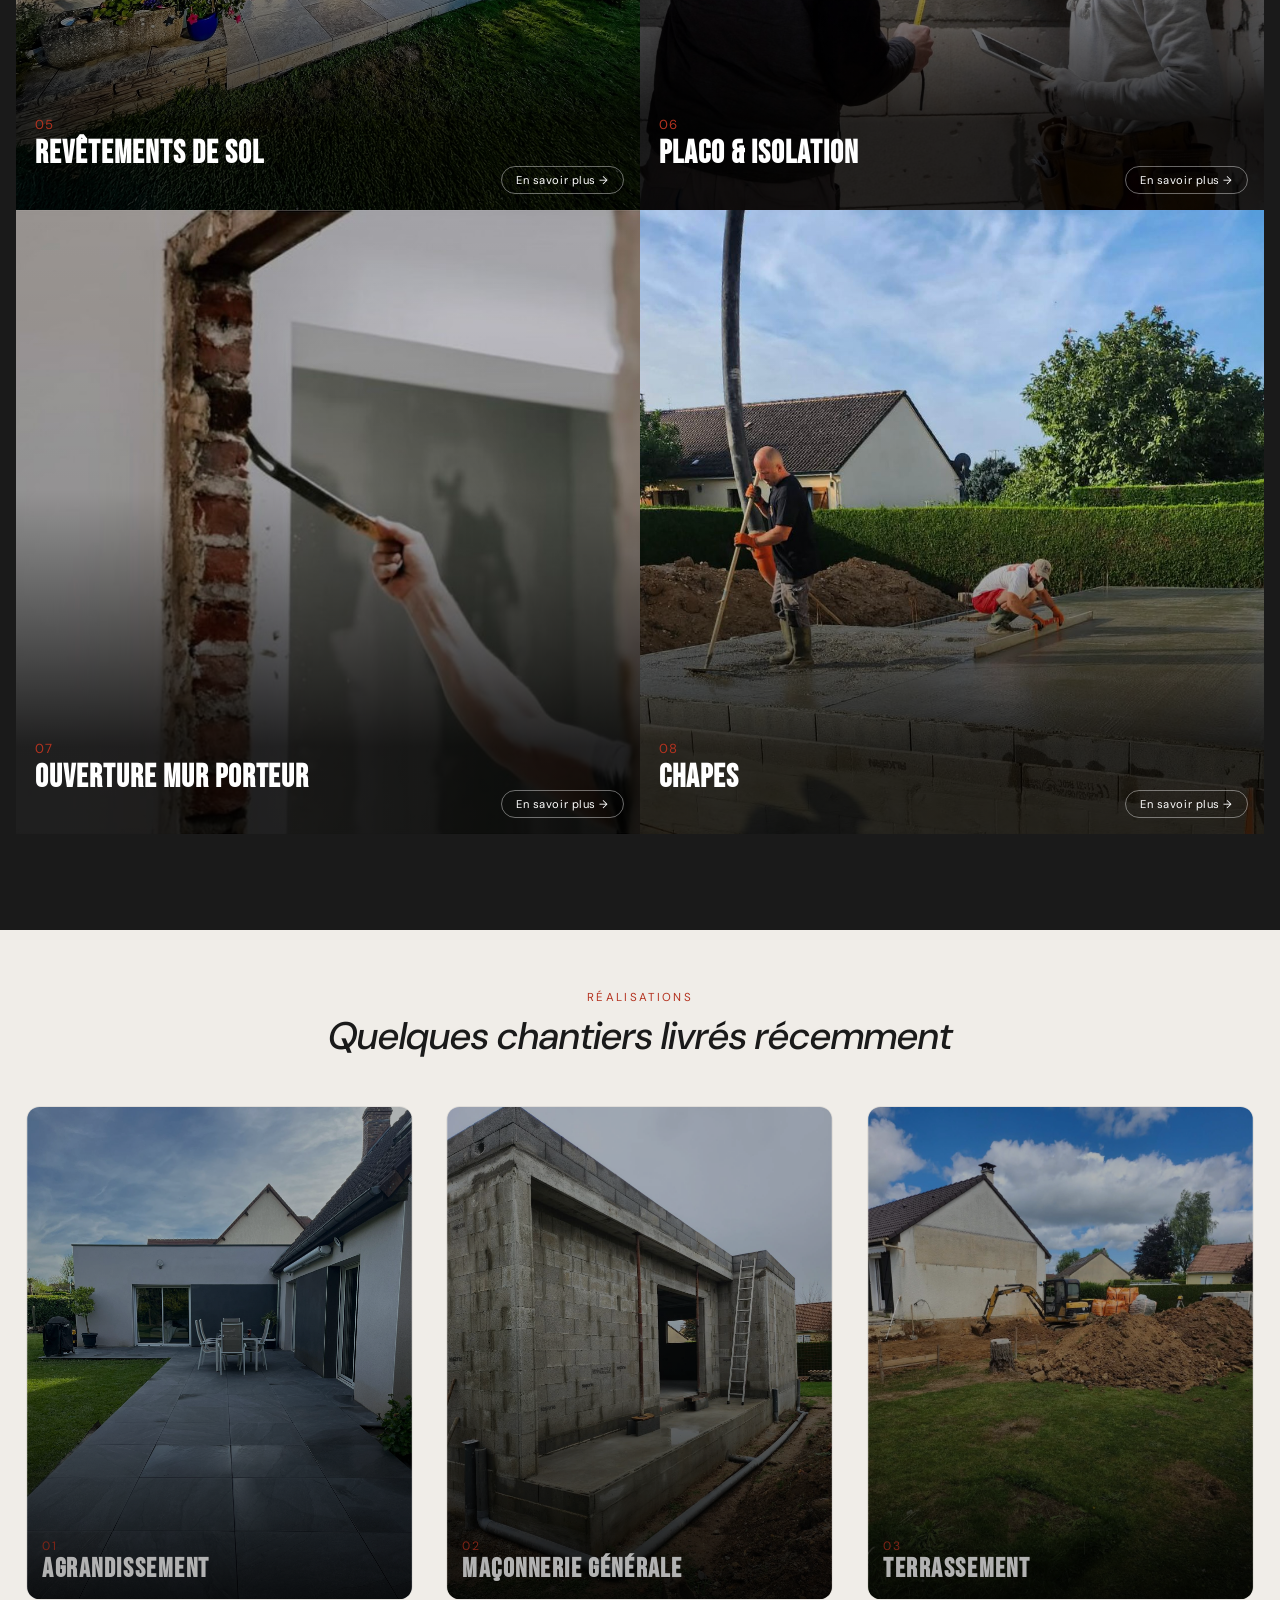
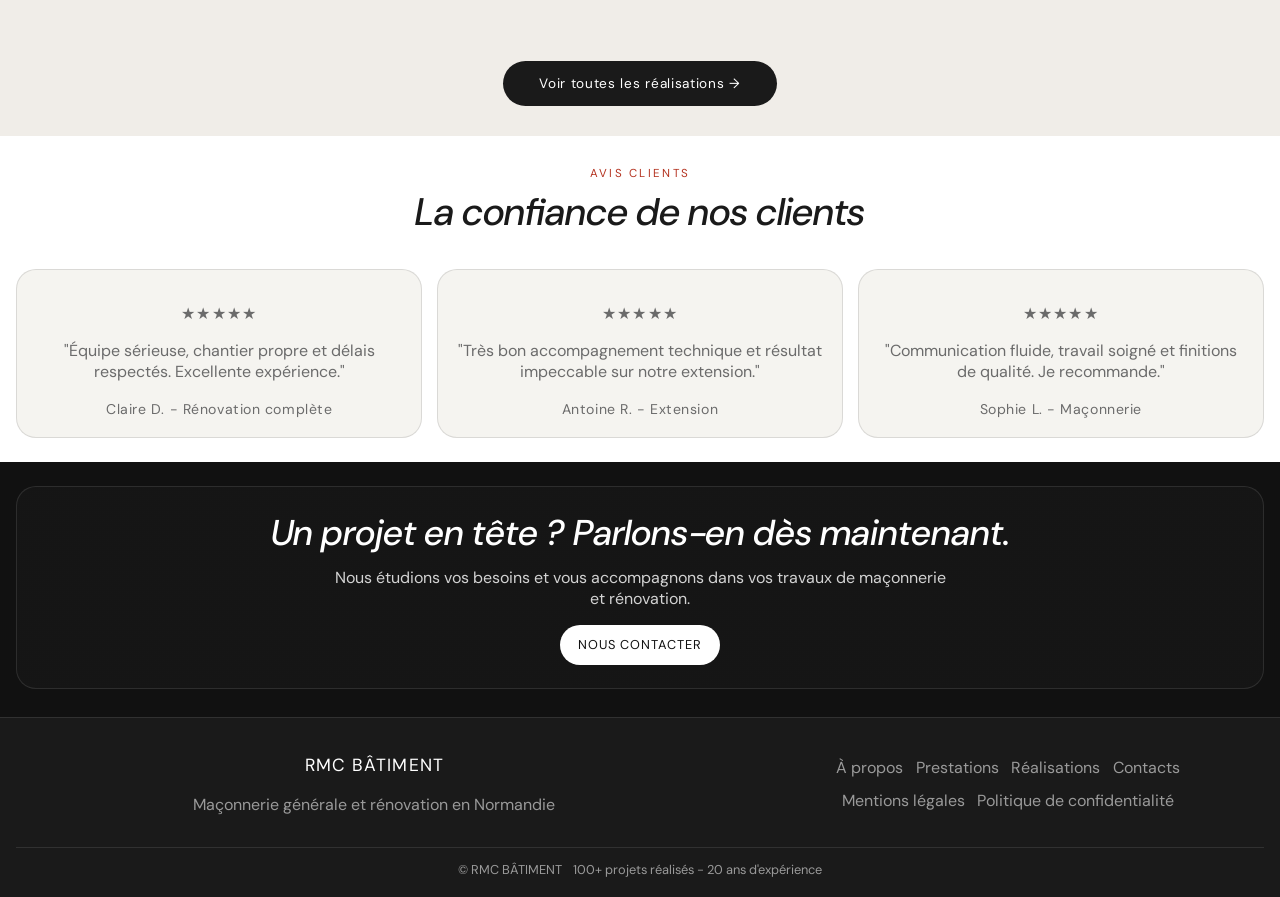
==== commit 3f9dd608: "Remplace Rénovation façade par Agrandissement sur l'accueil Made-with: Cursor" ====
--- a/index.html
+++ b/index.html
@@ -1400,7 +1400,7 @@
               <img src="assets/images/prestation-renovation-extension.jpg?v=2" alt="Rénovation et extension" loading="lazy" />
               <div class="work-meta">
                 <span class="work-num">01</span>
-                <h3 class="work-title">RÉNOVATION FAÇADE</h3>
+                <h3 class="work-title">AGRANDISSEMENT</h3>
               </div>
             </a>
             <a href="realisations.html" class="work-item">
